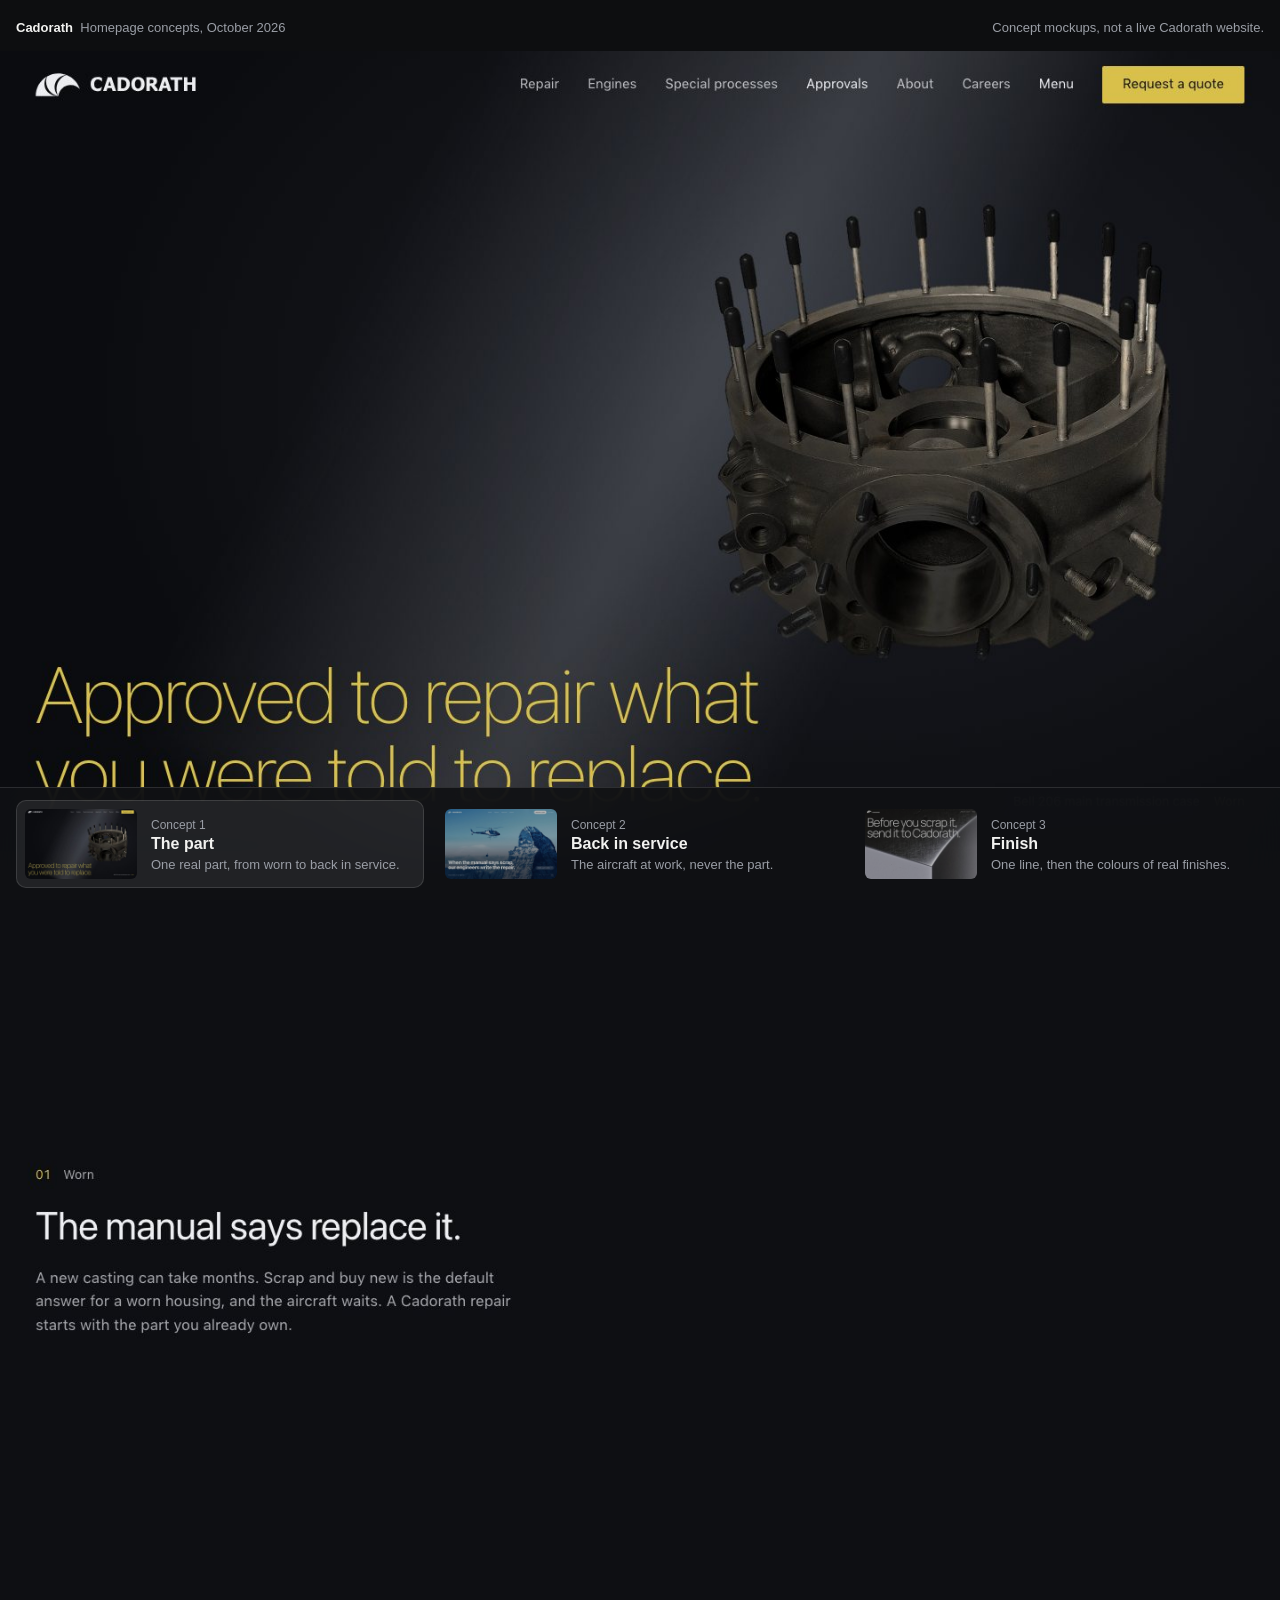
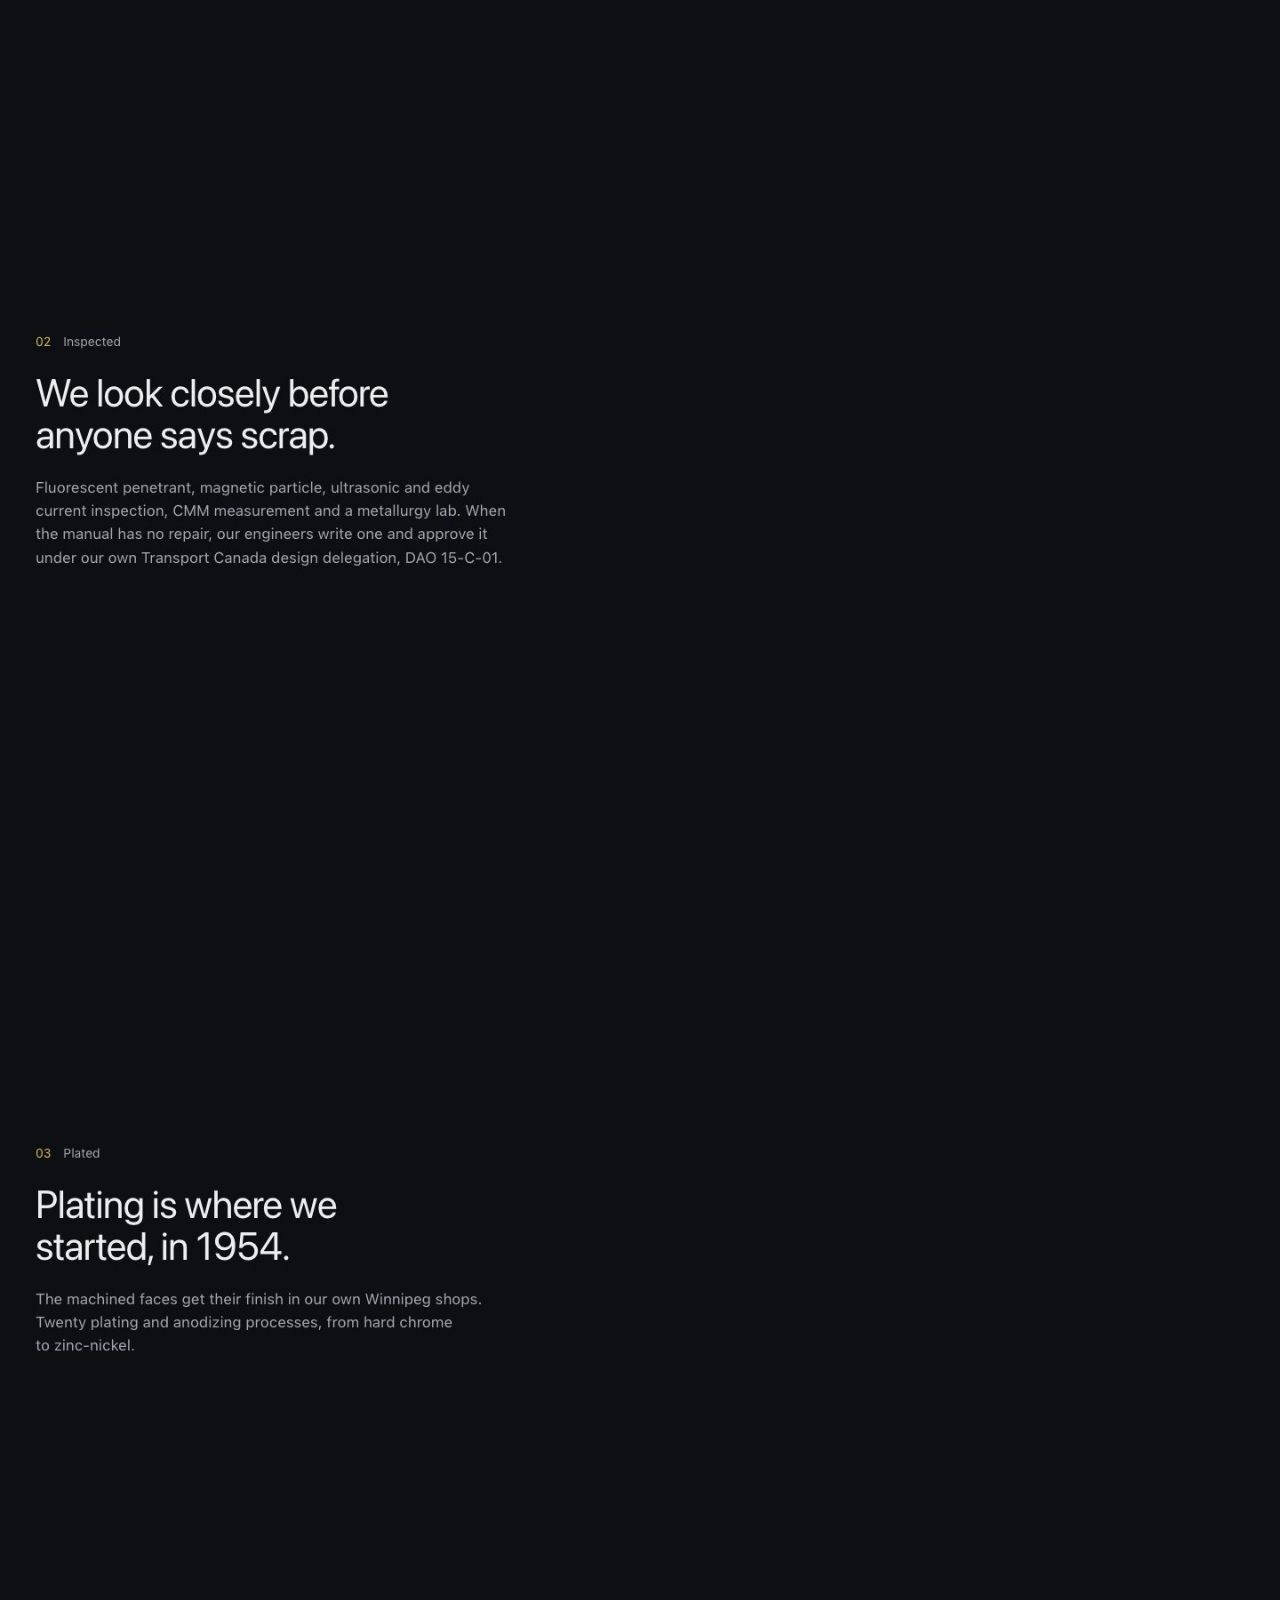
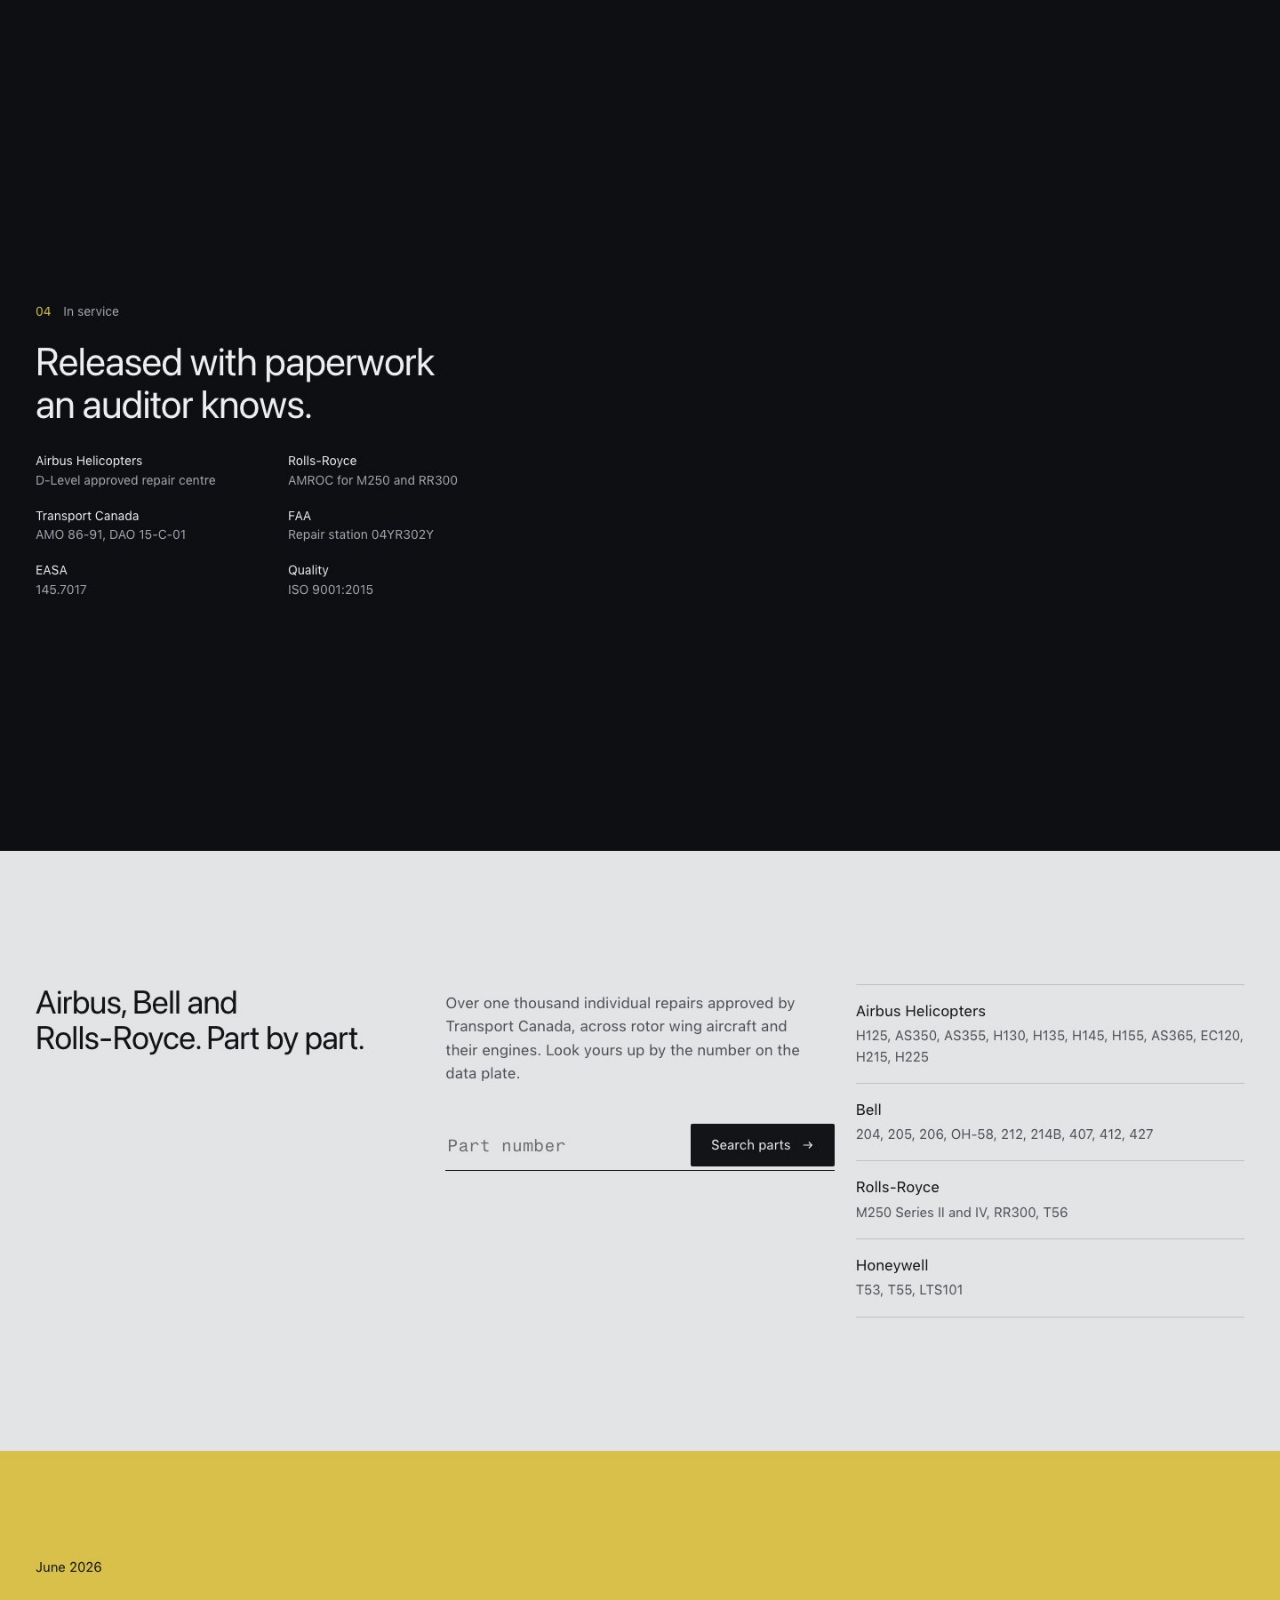
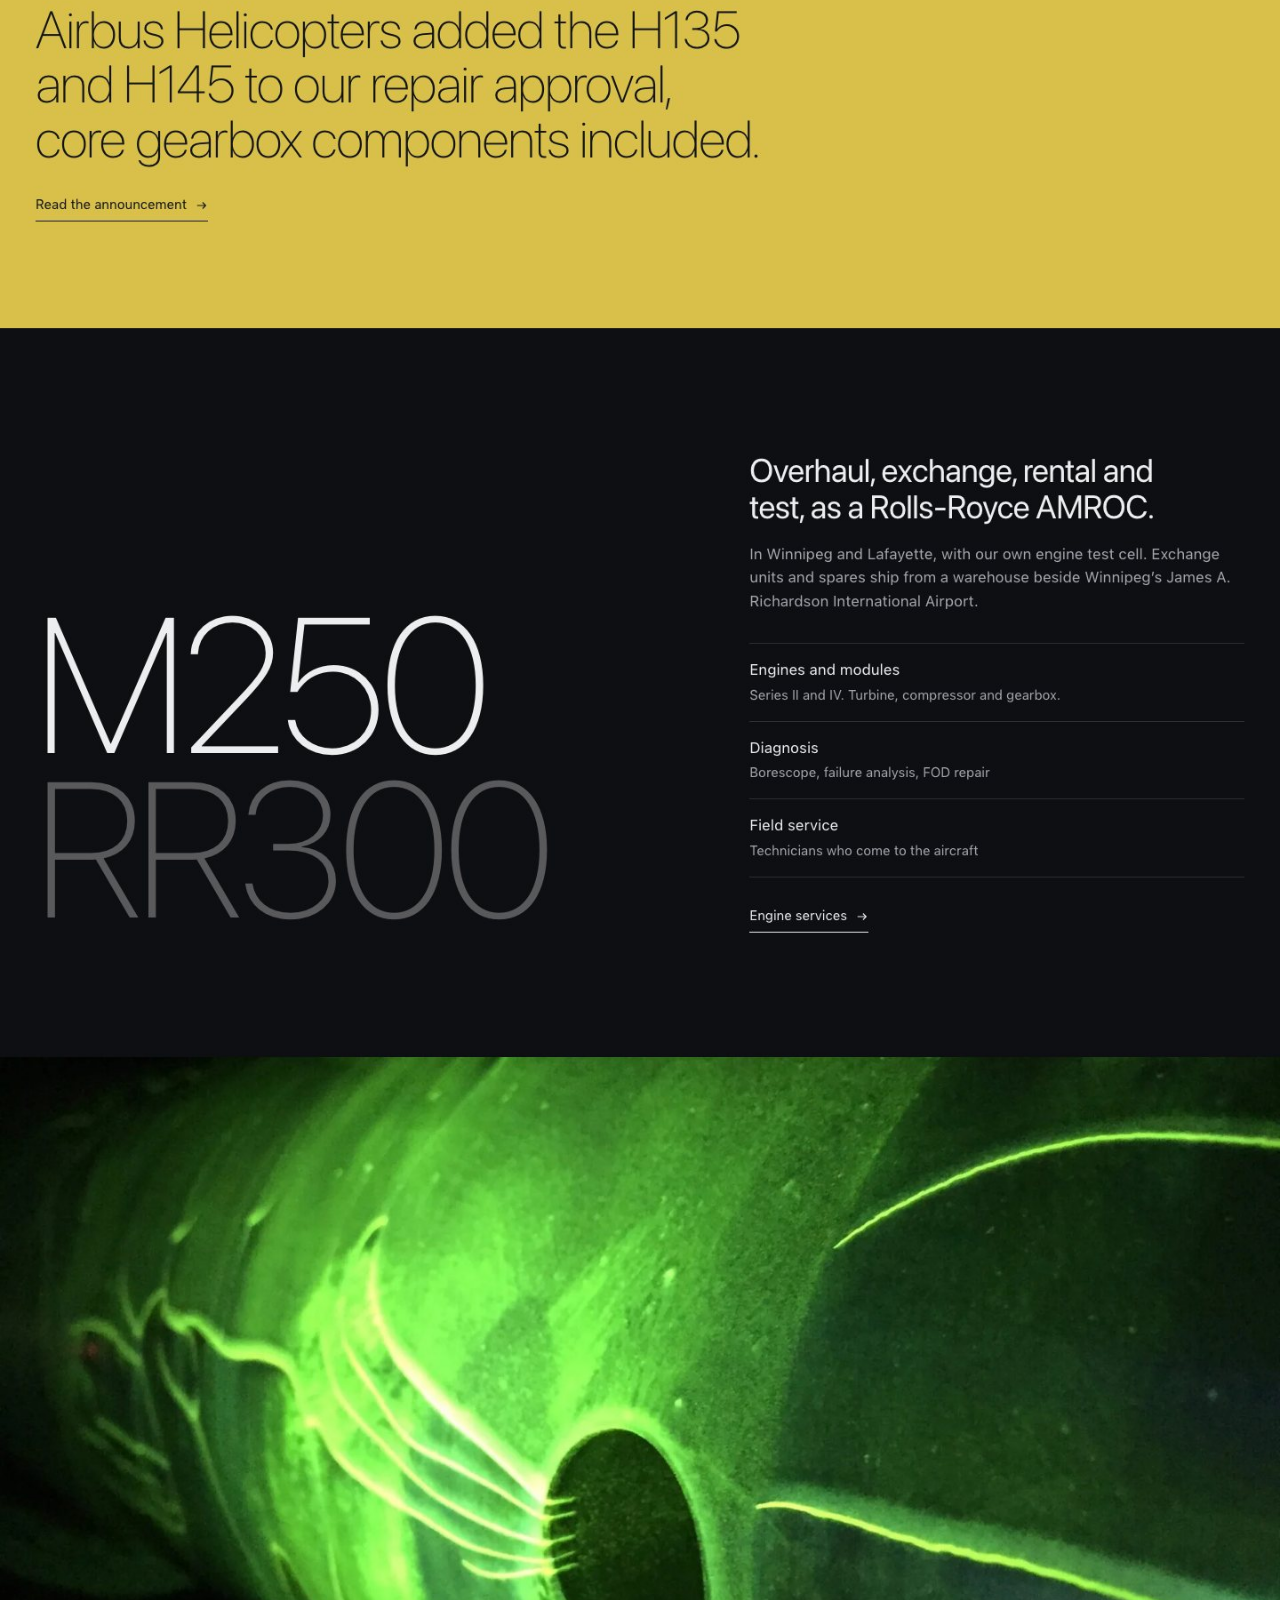
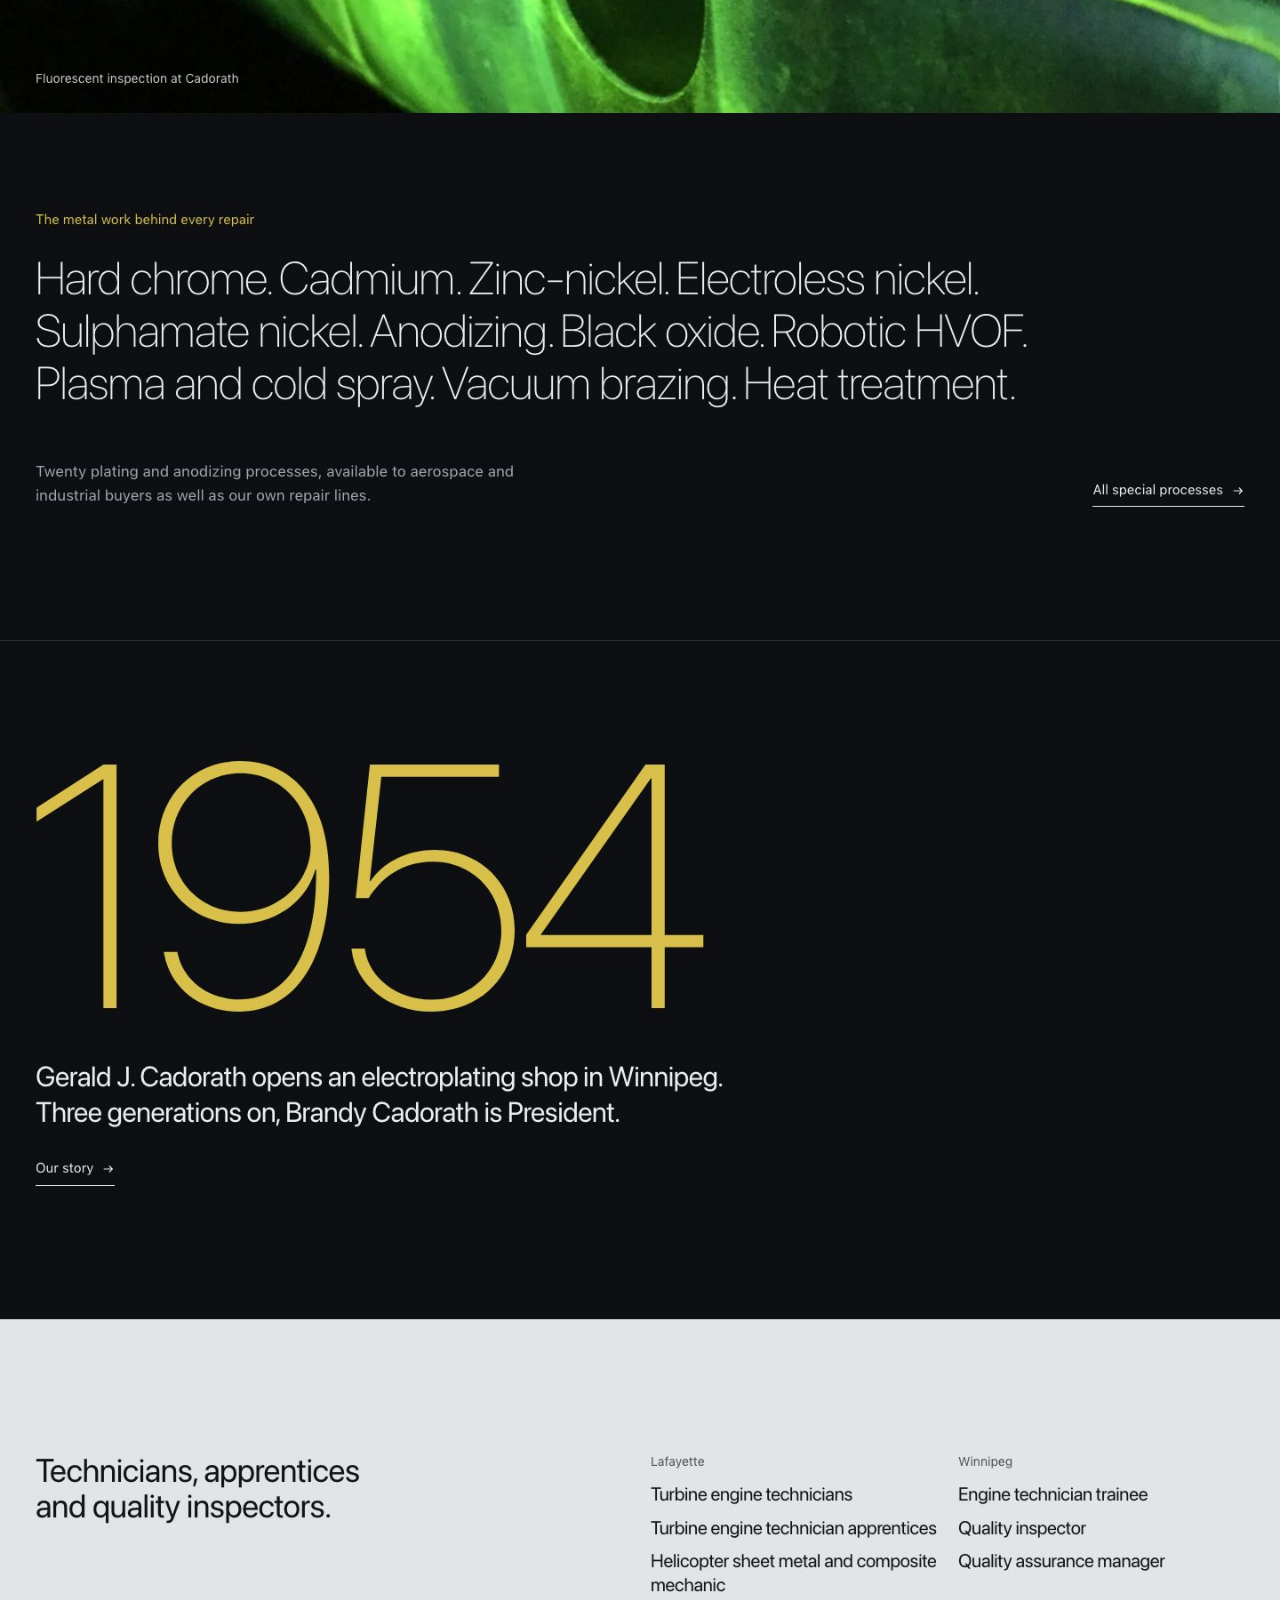
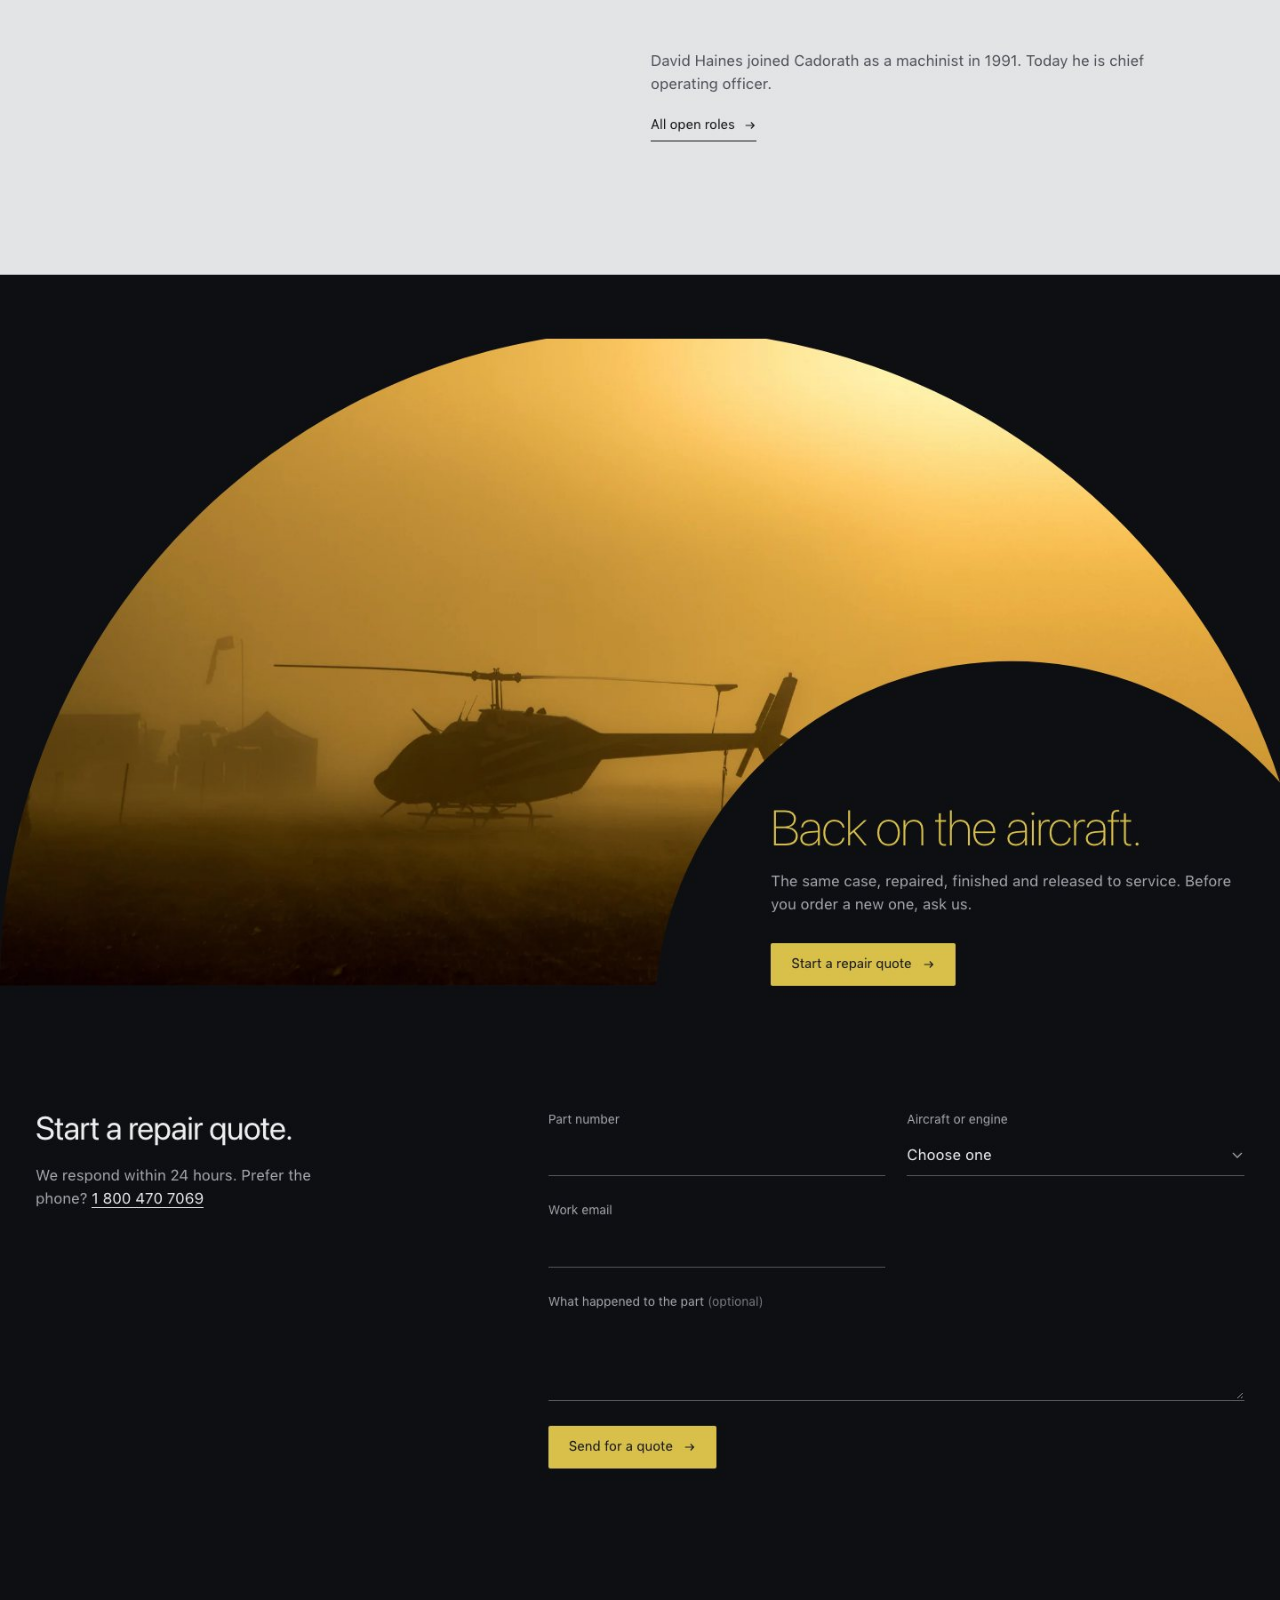
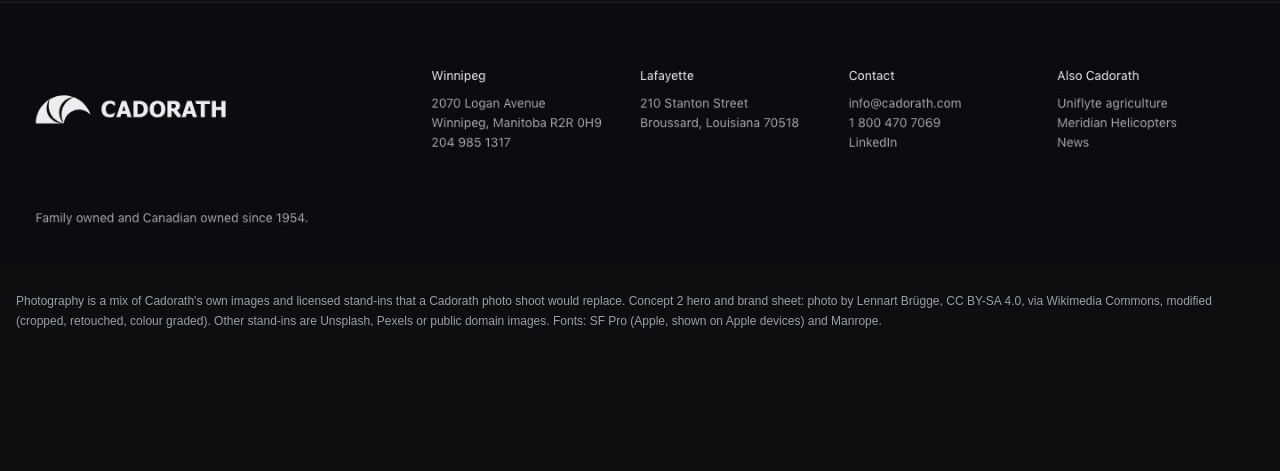
==== index.html @ 22034f85 "Cadorath homepage concepts showcase Co-Authored-By: Claude Opus 5.5 <noreply@anthropic.com>" ====
<!doctype html>
<html lang="en-CA">
<head>
<meta charset="utf-8">
<meta name="viewport" content="width=device-width, initial-scale=1">
<meta name="robots" content="noindex, nofollow, noarchive">
<title>Cadorath homepage concepts</title>
<style>
  :root {
    --bg: #0d0e10;
    --bar: rgba(16, 17, 20, 0.92);
    --line: rgba(255, 255, 255, 0.12);
    --text: #f2f2f0;
    --muted: #9a9ea6;
    --accent: #f2f2f0;
    --font: -apple-system, BlinkMacSystemFont, "SF Pro Text", "Helvetica Neue", Arial, sans-serif;
  }
  * { box-sizing: border-box; margin: 0; }
  html { background: var(--bg); color: var(--text); font-family: var(--font); -webkit-font-smoothing: antialiased; }
  body { min-height: 100vh; padding-bottom: 132px; }

  header {
    display: flex; justify-content: space-between; align-items: baseline; gap: 16px;
    max-width: 1440px; margin: 0 auto; padding: 20px 16px 16px;
    font-size: 13px; color: var(--muted);
  }
  header strong { color: var(--text); font-weight: 600; }

  main { max-width: 1440px; margin: 0 auto; }
  .mockup { display: none; }
  .mockup.is-active { display: block; }
  .mockup img { display: block; width: 100%; height: auto; }

  footer {
    max-width: 1440px; margin: 0 auto; padding: 28px 16px 8px;
    font-size: 12px; line-height: 1.6; color: var(--muted);
  }

  nav.selector {
    position: fixed; left: 0; right: 0; bottom: 0; z-index: 10;
    background: var(--bar);
    -webkit-backdrop-filter: blur(18px) saturate(140%); backdrop-filter: blur(18px) saturate(140%);
    border-top: 1px solid var(--line);
    padding: 12px 16px calc(12px + env(safe-area-inset-bottom));
  }
  .selector ol {
    list-style: none; padding: 0; display: grid; grid-template-columns: repeat(3, 1fr); gap: 12px;
    max-width: 1440px; margin: 0 auto;
  }
  .selector button {
    all: unset; box-sizing: border-box; cursor: pointer; width: 100%;
    display: grid; grid-template-columns: 112px 1fr; gap: 14px; align-items: center;
    padding: 8px; border-radius: 10px; border: 1px solid transparent;
    transition: background-color .2s ease, border-color .2s ease;
  }
  .selector button:hover { background: rgba(255, 255, 255, 0.05); }
  .selector button:focus-visible { outline: 2px solid var(--accent); outline-offset: 2px; }
  .selector button[aria-current="true"] { background: rgba(255, 255, 255, 0.08); border-color: var(--line); }
  .selector img { width: 112px; height: 70px; object-fit: cover; border-radius: 6px; display: block; opacity: .7; transition: opacity .2s ease; }
  .selector button[aria-current="true"] img, .selector button:hover img { opacity: 1; }
  .selector .num { font-size: 12px; color: var(--muted); }
  .selector .name { display: block; font-size: 16px; font-weight: 600; margin-top: 2px; }
  .selector .idea { display: block; font-size: 13px; color: var(--muted); margin-top: 3px; line-height: 1.35; }

  @media (max-width: 760px) {
    body { padding-bottom: 92px; }
    header { flex-direction: column; gap: 4px; }
    .selector ol { gap: 6px; }
    .selector button { grid-template-columns: 1fr; gap: 6px; padding: 6px; }
    .selector img { width: 100%; height: 40px; }
    .selector .idea { display: none; }
    .selector .name { font-size: 13px; }
  }
  @media (prefers-reduced-motion: reduce) { * { transition: none !important; } }
</style>
</head>
<body>

<header>
  <span><strong>Cadorath</strong> &nbsp;Homepage concepts, October 2026</span>
  <span>Concept mockups, not a live Cadorath website.</span>
</header>

<main>
  <section class="mockup is-active" id="concept-1" aria-label="Concept 1, The part">
    <img src="img/concept-1-full.jpg" width="1440" height="11040" alt="Full homepage mockup, concept 1, The part: a Bell 206 transmission case held on screen while it moves from worn to inspected to plated to back in service.">
  </section>
  <section class="mockup" id="concept-2" aria-label="Concept 2, Back in service">
    <img src="img/concept-2-full.jpg" width="1440" height="7247" loading="lazy" alt="Full homepage mockup, concept 2, Back in service: helicopters at work, every photo graded in the Cadorath blue.">
  </section>
  <section class="mockup" id="concept-3" aria-label="Concept 3, Finish">
    <img src="img/concept-3-full.jpg" width="1440" height="8931" loading="lazy" alt="Full homepage mockup, concept 3, Finish: the line Before you scrap it, send it to Cadorath set full width, then bands in the colours of real metal finishes.">
  </section>
</main>

<footer>
  Photography is a mix of Cadorath's own images and licensed stand-ins that a Cadorath photo shoot would replace.
  Concept 2 hero and brand sheet: photo by Lennart Brügge, CC BY-SA 4.0, via Wikimedia Commons, modified (cropped, retouched, colour graded).
  Other stand-ins are Unsplash, Pexels or public domain images. Fonts: SF Pro (Apple, shown on Apple devices) and Manrope.
</footer>

<nav class="selector" aria-label="Choose a concept">
  <ol>
    <li><button type="button" data-target="concept-1" aria-current="true">
      <img src="img/concept-1-thumb.jpg" alt="">
      <span><span class="num">Concept 1</span><span class="name">The part</span><span class="idea">One real part, from worn to back in service.</span></span>
    </button></li>
    <li><button type="button" data-target="concept-2" aria-current="false">
      <img src="img/concept-2-thumb.jpg" alt="">
      <span><span class="num">Concept 2</span><span class="name">Back in service</span><span class="idea">The aircraft at work, never the part.</span></span>
    </button></li>
    <li><button type="button" data-target="concept-3" aria-current="false">
      <img src="img/concept-3-thumb.jpg" alt="">
      <span><span class="num">Concept 3</span><span class="name">Finish</span><span class="idea">One line, then the colours of real finishes.</span></span>
    </button></li>
  </ol>
</nav>

<script>
  const buttons = [...document.querySelectorAll('.selector button')];
  const ids = buttons.map(b => b.dataset.target);

  function show(id, push) {
    if (!ids.includes(id)) id = ids[0];
    document.querySelectorAll('.mockup').forEach(s => s.classList.toggle('is-active', s.id === id));
    buttons.forEach(b => b.setAttribute('aria-current', String(b.dataset.target === id)));
    window.scrollTo(0, 0);
    if (push) history.replaceState(null, '', '#' + id);
  }

  buttons.forEach(b => b.addEventListener('click', () => show(b.dataset.target, true)));

  // 1, 2, 3 or left and right arrows switch concepts
  document.addEventListener('keydown', e => {
    if (e.metaKey || e.ctrlKey || e.altKey) return;
    const cur = ids.indexOf(document.querySelector('.mockup.is-active').id);
    if (['1', '2', '3'].includes(e.key)) show(ids[+e.key - 1], true);
    else if (e.key === 'ArrowRight') show(ids[(cur + 1) % ids.length], true);
    else if (e.key === 'ArrowLeft') show(ids[(cur + ids.length - 1) % ids.length], true);
  });

  show(location.hash.slice(1), false);
</script>
</body>
</html>
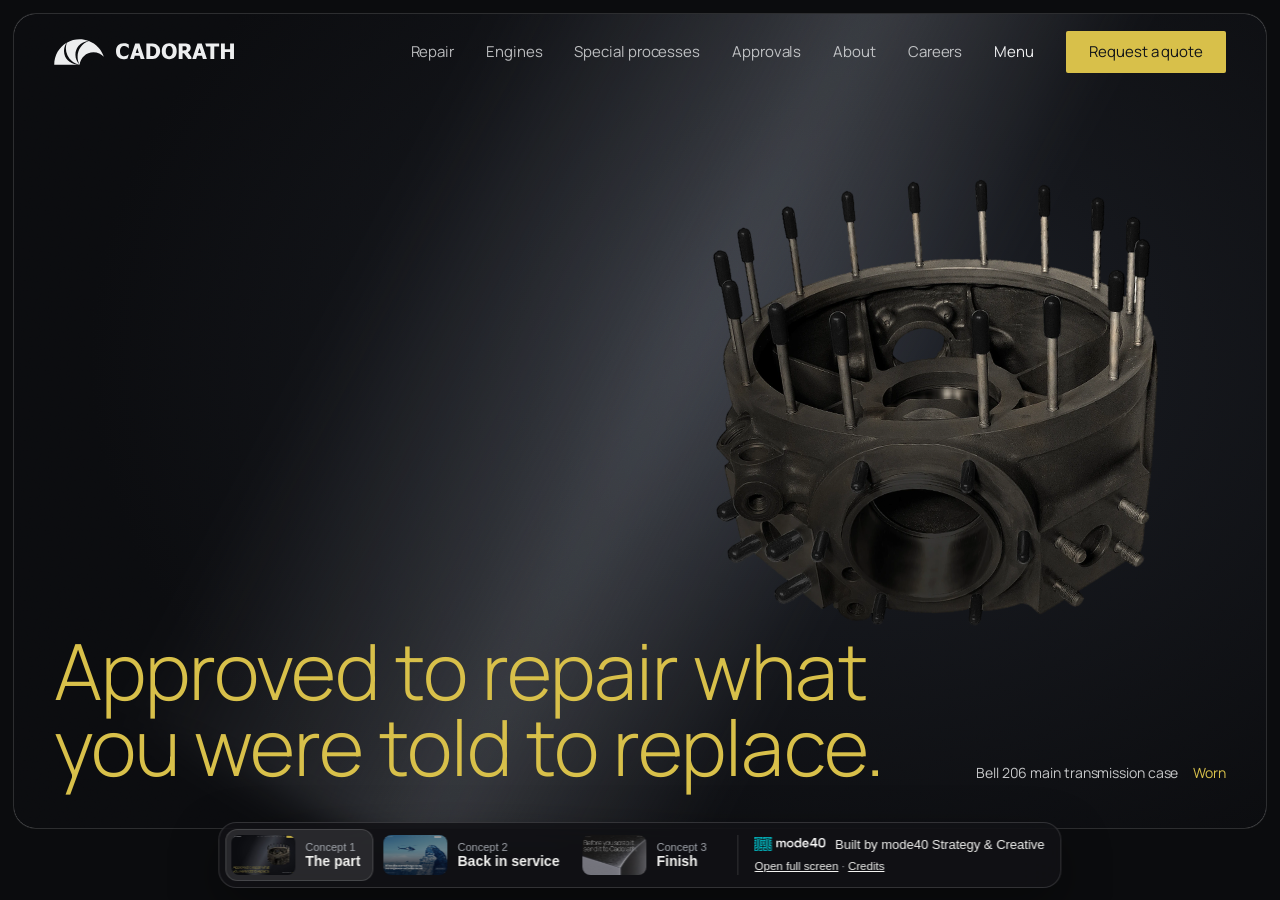
==== commit 47c1c80e: "Live homepages in a rounded frame with a floating concept dock; mode40 byline Co-Authored-By: Claude" ====
--- a/index.html
+++ b/index.html
@@ -2,104 +2,85 @@
 <html lang="en-CA">
 <head>
 <meta charset="utf-8">
-<meta name="viewport" content="width=device-width, initial-scale=1">
+<meta name="viewport" content="width=device-width, initial-scale=1, viewport-fit=cover">
 <meta name="robots" content="noindex, nofollow, noarchive">
 <title>Cadorath homepage concepts</title>
 <style>
   :root {
-    --bg: #0d0e10;
-    --bar: rgba(16, 17, 20, 0.92);
-    --line: rgba(255, 255, 255, 0.12);
+    --bg: #0b0c0e;
+    --dock: rgba(18, 19, 22, 0.78);
+    --line: rgba(255, 255, 255, 0.14);
     --text: #f2f2f0;
-    --muted: #9a9ea6;
-    --accent: #f2f2f0;
+    --muted: #a3a7ae;
+    --gap: 14px;
+    --radius: 22px;
+    --below: 72px;
     --font: -apple-system, BlinkMacSystemFont, "SF Pro Text", "Helvetica Neue", Arial, sans-serif;
   }
   * { box-sizing: border-box; margin: 0; }
-  html { background: var(--bg); color: var(--text); font-family: var(--font); -webkit-font-smoothing: antialiased; }
-  body { min-height: 100vh; padding-bottom: 132px; }
+  html, body { height: 100%; background: var(--bg); color: var(--text); font-family: var(--font); -webkit-font-smoothing: antialiased; overflow: hidden; }
 
-  header {
-    display: flex; justify-content: space-between; align-items: baseline; gap: 16px;
-    max-width: 1440px; margin: 0 auto; padding: 20px 16px 16px;
-    font-size: 13px; color: var(--muted);
+  /* the live homepage, full width, scrolling inside a rounded box */
+  .frame {
+    position: fixed; inset: var(--gap) var(--gap) var(--below) var(--gap);
+    border-radius: var(--radius); overflow: hidden; background: #fff;
+    box-shadow: 0 0 0 1px var(--line);
   }
-  header strong { color: var(--text); font-weight: 600; }
+  .frame iframe { display: block; width: 100%; height: 100%; border: 0; }
 
-  main { max-width: 1440px; margin: 0 auto; }
-  .mockup { display: none; }
-  .mockup.is-active { display: block; }
-  .mockup img { display: block; width: 100%; height: auto; }
-
-  footer {
-    max-width: 1440px; margin: 0 auto; padding: 28px 16px 8px;
-    font-size: 12px; line-height: 1.6; color: var(--muted);
+  /* the concept selector floats over the bottom of the box */
+  .dock {
+    position: fixed; z-index: 10; left: 50%; transform: translateX(-50%);
+    bottom: calc(12px + env(safe-area-inset-bottom));
+    width: max-content; max-width: calc(100% - 2 * var(--gap));
+    display: flex; align-items: center; gap: 18px;
+    padding: 6px 16px 6px 6px;
+    background: var(--dock); border: 1px solid var(--line); border-radius: 18px;
+    -webkit-backdrop-filter: blur(22px) saturate(150%); backdrop-filter: blur(22px) saturate(150%);
+    box-shadow: 0 18px 50px rgba(0, 0, 0, 0.35);
   }
-
-  nav.selector {
-    position: fixed; left: 0; right: 0; bottom: 0; z-index: 10;
-    background: var(--bar);
-    -webkit-backdrop-filter: blur(18px) saturate(140%); backdrop-filter: blur(18px) saturate(140%);
-    border-top: 1px solid var(--line);
-    padding: 12px 16px calc(12px + env(safe-area-inset-bottom));
-  }
-  .selector ol {
-    list-style: none; padding: 0; display: grid; grid-template-columns: repeat(3, 1fr); gap: 12px;
-    max-width: 1440px; margin: 0 auto;
-  }
-  .selector button {
+  .dock ol { list-style: none; padding: 0; display: flex; gap: 4px; }
+  .dock button {
     all: unset; box-sizing: border-box; cursor: pointer; width: 100%;
-    display: grid; grid-template-columns: 112px 1fr; gap: 14px; align-items: center;
-    padding: 8px; border-radius: 10px; border: 1px solid transparent;
+    display: flex; gap: 10px; align-items: center; white-space: nowrap;
+    padding: 5px 12px 5px 5px; border-radius: 12px; border: 1px solid transparent;
     transition: background-color .2s ease, border-color .2s ease;
   }
-  .selector button:hover { background: rgba(255, 255, 255, 0.05); }
-  .selector button:focus-visible { outline: 2px solid var(--accent); outline-offset: 2px; }
-  .selector button[aria-current="true"] { background: rgba(255, 255, 255, 0.08); border-color: var(--line); }
-  .selector img { width: 112px; height: 70px; object-fit: cover; border-radius: 6px; display: block; opacity: .7; transition: opacity .2s ease; }
-  .selector button[aria-current="true"] img, .selector button:hover img { opacity: 1; }
-  .selector .num { font-size: 12px; color: var(--muted); }
-  .selector .name { display: block; font-size: 16px; font-weight: 600; margin-top: 2px; }
-  .selector .idea { display: block; font-size: 13px; color: var(--muted); margin-top: 3px; line-height: 1.35; }
+  .dock button:hover { background: rgba(255, 255, 255, 0.06); }
+  .dock button:focus-visible { outline: 2px solid var(--text); outline-offset: 2px; }
+  .dock button[aria-current="true"] { background: rgba(255, 255, 255, 0.1); border-color: var(--line); }
+  .dock ol img { width: 64px; height: 40px; object-fit: cover; border-radius: 8px; display: block; opacity: .6; transition: opacity .2s ease; }
+  .dock button[aria-current="true"] img, .dock button:hover img { opacity: 1; }
+  .dock .num { display: block; font-size: 11px; color: var(--muted); }
+  .dock .name { display: block; font-size: 14px; font-weight: 600; }
+  .dock .idea { display: none; }
 
-  @media (max-width: 760px) {
-    body { padding-bottom: 92px; }
-    header { flex-direction: column; gap: 4px; }
-    .selector ol { gap: 6px; }
-    .selector button { grid-template-columns: 1fr; gap: 6px; padding: 6px; }
-    .selector img { width: 100%; height: 40px; }
-    .selector .idea { display: none; }
-    .selector .name { font-size: 13px; }
+  .meta { font-size: 11.5px; line-height: 1.5; color: var(--muted); padding-left: 16px; border-left: 1px solid var(--line); }
+  .meta a { color: var(--text); }
+  .byline { white-space: nowrap; display: flex; align-items: center; gap: 10px; color: var(--text); font-size: 13px; margin-bottom: 4px; }
+  .byline img { display: block; height: 14px; width: auto; }
+
+  @media (max-width: 960px) {
+    :root { --gap: 8px; --radius: 16px; --below: 104px; }
+    .dock { flex-direction: column; align-items: stretch; gap: 4px; padding: 6px; width: calc(100% - 2 * var(--gap)); bottom: calc(8px + env(safe-area-inset-bottom)); }
+    .meta { order: -1; border: 0; padding: 0 4px; }
+    .meta .note { display: none; }
+    .byline { font-size: 11px; color: var(--muted); margin: 0; }
+    .byline img { height: 10px; }
+    .dock ol { display: grid; grid-template-columns: repeat(3, minmax(0, 1fr)); }
+    .dock button { padding: 4px 6px 4px 4px; gap: 6px; }
+    .dock ol img { width: 40px; height: 28px; }
+    .dock .num { display: none; }
+    .dock .name { font-size: 12px; white-space: normal; line-height: 1.2; }
   }
   @media (prefers-reduced-motion: reduce) { * { transition: none !important; } }
 </style>
 </head>
 <body>
 
-<header>
-  <span><strong>Cadorath</strong> &nbsp;Homepage concepts, October 2026</span>
-  <span>Concept mockups, not a live Cadorath website.</span>
-</header>
+<div class="frame"><iframe id="view" src="concept-1/" title="Cadorath homepage concept"></iframe></div>
 
-<main>
-  <section class="mockup is-active" id="concept-1" aria-label="Concept 1, The part">
-    <img src="img/concept-1-full.jpg" width="1440" height="11040" alt="Full homepage mockup, concept 1, The part: a Bell 206 transmission case held on screen while it moves from worn to inspected to plated to back in service.">
-  </section>
-  <section class="mockup" id="concept-2" aria-label="Concept 2, Back in service">
-    <img src="img/concept-2-full.jpg" width="1440" height="7247" loading="lazy" alt="Full homepage mockup, concept 2, Back in service: helicopters at work, every photo graded in the Cadorath blue.">
-  </section>
-  <section class="mockup" id="concept-3" aria-label="Concept 3, Finish">
-    <img src="img/concept-3-full.jpg" width="1440" height="8931" loading="lazy" alt="Full homepage mockup, concept 3, Finish: the line Before you scrap it, send it to Cadorath set full width, then bands in the colours of real metal finishes.">
-  </section>
-</main>
-
-<footer>
-  Photography is a mix of Cadorath's own images and licensed stand-ins that a Cadorath photo shoot would replace.
-  Concept 2 hero and brand sheet: photo by Lennart Brügge, CC BY-SA 4.0, via Wikimedia Commons, modified (cropped, retouched, colour graded).
-  Other stand-ins are Unsplash, Pexels or public domain images. Fonts: SF Pro (Apple, shown on Apple devices) and Manrope.
-</footer>
-
-<nav class="selector" aria-label="Choose a concept">
+<nav class="dock" aria-label="Choose a concept">
   <ol>
     <li><button type="button" data-target="concept-1" aria-current="true">
       <img src="img/concept-1-thumb.jpg" alt="">
@@ -114,31 +95,41 @@
       <span><span class="num">Concept 3</span><span class="name">Finish</span><span class="idea">One line, then the colours of real finishes.</span></span>
     </button></li>
   </ol>
+  <div class="meta">
+    <p class="byline"><img src="img/mode40-logo-white.svg" width="72" height="14" alt="mode40"><span>Built by mode40 Strategy &amp; Creative</span></p>
+    <p class="note"><a id="open" href="concept-1/" target="_blank" rel="noopener">Open full screen</a> · <a href="credits.html" target="_blank" rel="noopener">Credits</a></p>
+  </div>
 </nav>
 
 <script>
-  const buttons = [...document.querySelectorAll('.selector button')];
+  const view = document.getElementById('view');
+  const open = document.getElementById('open');
+  const dock = document.querySelector('.dock');
+  const buttons = [...document.querySelectorAll('.dock button')];
   const ids = buttons.map(b => b.dataset.target);
 
   function show(id, push) {
     if (!ids.includes(id)) id = ids[0];
-    document.querySelectorAll('.mockup').forEach(s => s.classList.toggle('is-active', s.id === id));
+    const src = id + '/';
+    if (!view.src.endsWith(src)) view.src = src;
+    open.href = src;
     buttons.forEach(b => b.setAttribute('aria-current', String(b.dataset.target === id)));
-    window.scrollTo(0, 0);
     if (push) history.replaceState(null, '', '#' + id);
   }
 
-  buttons.forEach(b => b.addEventListener('click', () => show(b.dataset.target, true)));
-
-  // 1, 2, 3 or left and right arrows switch concepts
-  document.addEventListener('keydown', e => {
-    if (e.metaKey || e.ctrlKey || e.altKey) return;
-    const cur = ids.indexOf(document.querySelector('.mockup.is-active').id);
-    if (['1', '2', '3'].includes(e.key)) show(ids[+e.key - 1], true);
-    else if (e.key === 'ArrowRight') show(ids[(cur + 1) % ids.length], true);
-    else if (e.key === 'ArrowLeft') show(ids[(cur + ids.length - 1) % ids.length], true);
+  // add room under each mockup's footer so the dock never covers the end of the page
+  view.addEventListener('load', () => {
+    const doc = view.contentDocument;
+    if (!doc || !doc.body) return;
+    const last = [...doc.body.children].reverse().find(el => !['SCRIPT', 'STYLE'].includes(el.tagName));
+    const pad = doc.createElement('div');
+    pad.setAttribute('aria-hidden', 'true');
+    pad.style.height = '24px';
+    pad.style.background = last ? getComputedStyle(last).backgroundColor : 'transparent';
+    doc.body.appendChild(pad);
   });
 
+  buttons.forEach(b => b.addEventListener('click', () => show(b.dataset.target, true)));
   show(location.hash.slice(1), false);
 </script>
 </body>
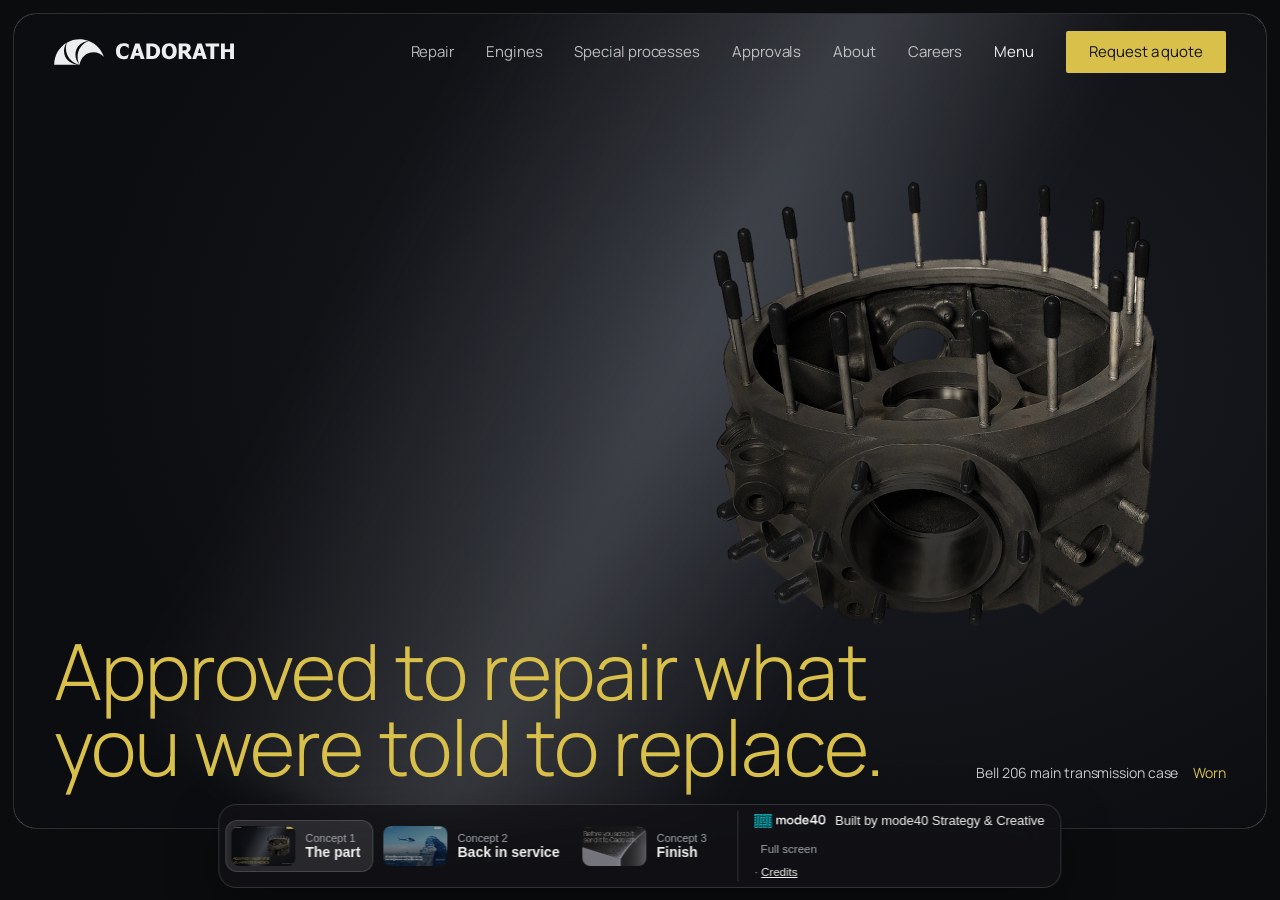
==== commit db5a7c96: "Full screen mode with a Concepts button to bring the selector back Co-Authored-By: Claude Opus 5.5 <" ====
--- a/index.html
+++ b/index.html
@@ -64,7 +64,8 @@
     :root { --gap: 8px; --radius: 16px; --below: 104px; }
     .dock { flex-direction: column; align-items: stretch; gap: 4px; padding: 6px; width: calc(100% - 2 * var(--gap)); bottom: calc(8px + env(safe-area-inset-bottom)); }
     .meta { order: -1; border: 0; padding: 0 4px; }
-    .meta .note { display: none; }
+    .meta { display: flex; justify-content: space-between; align-items: center; gap: 8px; }
+    .meta .note { font-size: 11px; white-space: nowrap; }
     .byline { font-size: 11px; color: var(--muted); margin: 0; }
     .byline img { height: 10px; }
     .dock ol { display: grid; grid-template-columns: repeat(3, minmax(0, 1fr)); }
@@ -73,12 +74,32 @@
     .dock .num { display: none; }
     .dock .name { font-size: 12px; white-space: normal; line-height: 1.2; }
   }
+  .link { all: unset; cursor: pointer; color: var(--text); text-decoration: underline; }
+  .link:focus-visible, .back:focus-visible { outline: 2px solid var(--text); outline-offset: 2px; }
+
+  /* full screen: the box fills the window, the dock hides, one small button brings it back */
+  .frame, .dock { transition: inset .3s ease, border-radius .3s ease, opacity .25s ease, transform .3s ease; }
+  body.is-full .frame { inset: 0; border-radius: 0; box-shadow: none; }
+  body.is-full .dock { opacity: 0; pointer-events: none; transform: translate(-50%, 16px); }
+  .back {
+    all: unset; box-sizing: border-box; cursor: pointer; position: fixed; z-index: 11;
+    right: 16px; bottom: calc(16px + env(safe-area-inset-bottom));
+    padding: 10px 16px; border-radius: 999px; font: 600 13px/1 var(--font); color: var(--text);
+    background: var(--dock); border: 1px solid var(--line);
+    -webkit-backdrop-filter: blur(22px); backdrop-filter: blur(22px);
+    box-shadow: 0 10px 30px rgba(0, 0, 0, 0.35);
+    display: none;
+  }
+  body.is-full .back { display: block; }
+
   @media (prefers-reduced-motion: reduce) { * { transition: none !important; } }
 </style>
 </head>
 <body>
 
 <div class="frame"><iframe id="view" src="concept-1/" title="Cadorath homepage concept"></iframe></div>
+
+<button type="button" class="back" id="back" aria-label="Show the concept selector">Concepts</button>
 
 <nav class="dock" aria-label="Choose a concept">
   <ol>
@@ -97,22 +118,22 @@
   </ol>
   <div class="meta">
     <p class="byline"><img src="img/mode40-logo-white.svg" width="72" height="14" alt="mode40"><span>Built by mode40 Strategy &amp; Creative</span></p>
-    <p class="note"><a id="open" href="concept-1/" target="_blank" rel="noopener">Open full screen</a> · <a href="credits.html" target="_blank" rel="noopener">Credits</a></p>
+    <p class="note"><button type="button" class="link" id="full">Full screen</button> · <a href="credits.html" target="_blank" rel="noopener">Credits</a></p>
   </div>
 </nav>
 
 <script>
   const view = document.getElementById('view');
-  const open = document.getElementById('open');
+  const full = document.getElementById('full');
+  const back = document.getElementById('back');
   const dock = document.querySelector('.dock');
-  const buttons = [...document.querySelectorAll('.dock button')];
+  const buttons = [...document.querySelectorAll('.dock ol button')];
   const ids = buttons.map(b => b.dataset.target);
 
   function show(id, push) {
     if (!ids.includes(id)) id = ids[0];
     const src = id + '/';
     if (!view.src.endsWith(src)) view.src = src;
-    open.href = src;
     buttons.forEach(b => b.setAttribute('aria-current', String(b.dataset.target === id)));
     if (push) history.replaceState(null, '', '#' + id);
   }
@@ -129,6 +150,14 @@
     doc.body.appendChild(pad);
   });
 
+  function setFull(on) {
+    document.body.classList.toggle('is-full', on);
+    (on ? back : full).focus();
+  }
+  full.addEventListener('click', () => setFull(true));
+  back.addEventListener('click', () => setFull(false));
+  document.addEventListener('keydown', e => { if (e.key === 'Escape') setFull(false); });
+
   buttons.forEach(b => b.addEventListener('click', () => show(b.dataset.target, true)));
   show(location.hash.slice(1), false);
 </script>
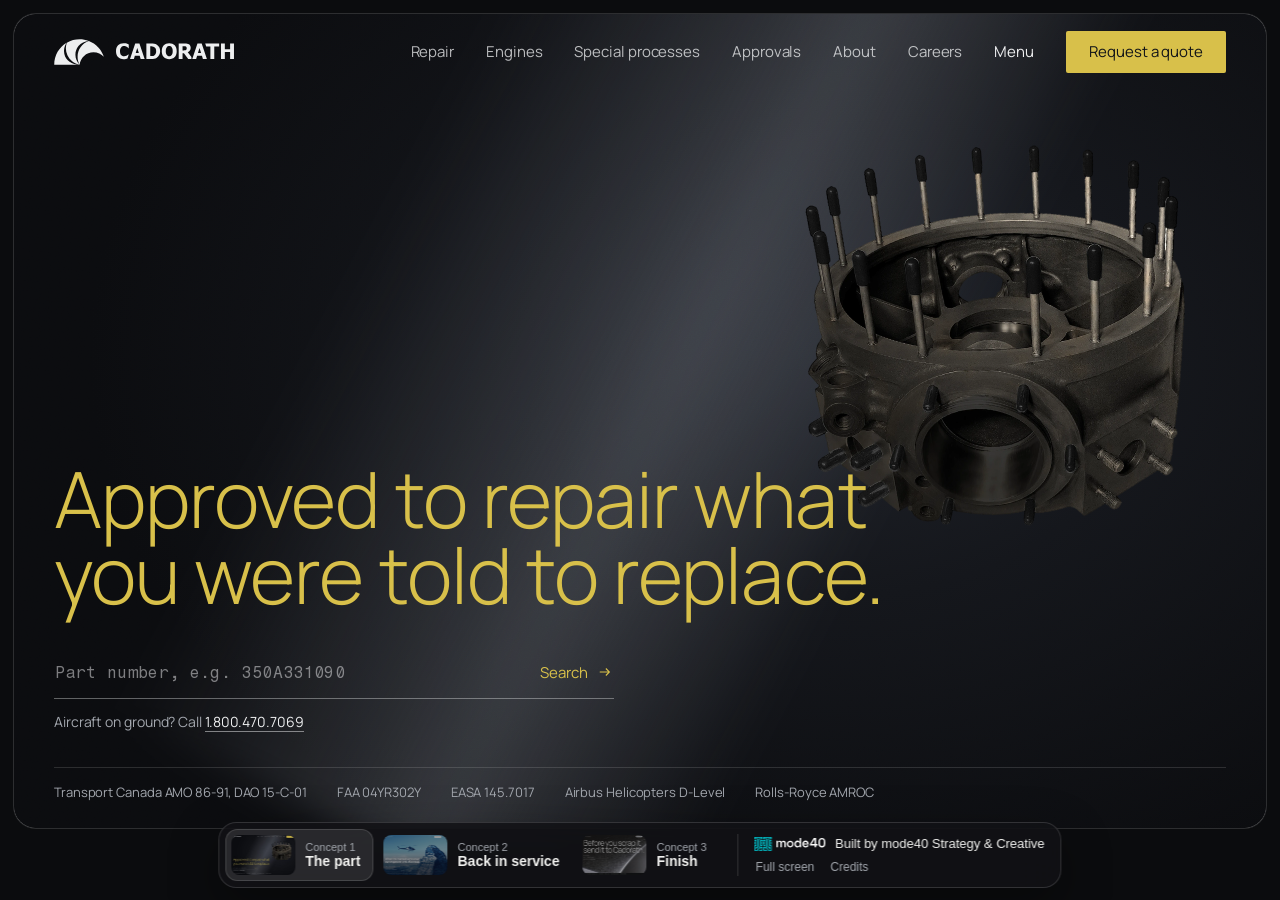
==== commit 6dbb708e: "Tidy the dock byline: links on one line, matched style Co-Authored-By: Claude Opus 5.5 <noreply@anth" ====
--- a/index.html
+++ b/index.html
@@ -40,23 +40,22 @@
     box-shadow: 0 18px 50px rgba(0, 0, 0, 0.35);
   }
   .dock ol { list-style: none; padding: 0; display: flex; gap: 4px; }
-  .dock button {
+  .dock ol button {
     all: unset; box-sizing: border-box; cursor: pointer; width: 100%;
     display: flex; gap: 10px; align-items: center; white-space: nowrap;
     padding: 5px 12px 5px 5px; border-radius: 12px; border: 1px solid transparent;
     transition: background-color .2s ease, border-color .2s ease;
   }
-  .dock button:hover { background: rgba(255, 255, 255, 0.06); }
-  .dock button:focus-visible { outline: 2px solid var(--text); outline-offset: 2px; }
-  .dock button[aria-current="true"] { background: rgba(255, 255, 255, 0.1); border-color: var(--line); }
+  .dock ol button:hover { background: rgba(255, 255, 255, 0.06); }
+  .dock ol button:focus-visible { outline: 2px solid var(--text); outline-offset: 2px; }
+  .dock ol button[aria-current="true"] { background: rgba(255, 255, 255, 0.1); border-color: var(--line); }
   .dock ol img { width: 64px; height: 40px; object-fit: cover; border-radius: 8px; display: block; opacity: .6; transition: opacity .2s ease; }
-  .dock button[aria-current="true"] img, .dock button:hover img { opacity: 1; }
+  .dock ol button[aria-current="true"] img, .dock ol button:hover img { opacity: 1; }
   .dock .num { display: block; font-size: 11px; color: var(--muted); }
   .dock .name { display: block; font-size: 14px; font-weight: 600; }
   .dock .idea { display: none; }
 
   .meta { font-size: 11.5px; line-height: 1.5; color: var(--muted); padding-left: 16px; border-left: 1px solid var(--line); }
-  .meta a { color: var(--text); }
   .byline { white-space: nowrap; display: flex; align-items: center; gap: 10px; color: var(--text); font-size: 13px; margin-bottom: 4px; }
   .byline img { display: block; height: 14px; width: auto; }
 
@@ -65,16 +64,19 @@
     .dock { flex-direction: column; align-items: stretch; gap: 4px; padding: 6px; width: calc(100% - 2 * var(--gap)); bottom: calc(8px + env(safe-area-inset-bottom)); }
     .meta { order: -1; border: 0; padding: 0 4px; }
     .meta { display: flex; justify-content: space-between; align-items: center; gap: 8px; }
-    .meta .note { font-size: 11px; white-space: nowrap; }
+    .meta .note { white-space: nowrap; gap: 12px; }
     .byline { font-size: 11px; color: var(--muted); margin: 0; }
     .byline img { height: 10px; }
     .dock ol { display: grid; grid-template-columns: repeat(3, minmax(0, 1fr)); }
-    .dock button { padding: 4px 6px 4px 4px; gap: 6px; }
+    .dock ol button { padding: 4px 6px 4px 4px; gap: 6px; }
     .dock ol img { width: 40px; height: 28px; }
     .dock .num { display: none; }
     .dock .name { font-size: 12px; white-space: normal; line-height: 1.2; }
   }
-  .link { all: unset; cursor: pointer; color: var(--text); text-decoration: underline; }
+  .note { display: flex; gap: 16px; padding-left: 1px; }
+  .note .link, .note a { all: unset; cursor: pointer; font-size: 12px; color: var(--muted); transition: color .2s ease; }
+  .note .link:hover, .note a:hover { color: var(--text); }
+  .note a:focus-visible { outline: 2px solid var(--text); outline-offset: 2px; }
   .link:focus-visible, .back:focus-visible { outline: 2px solid var(--text); outline-offset: 2px; }
 
   /* full screen: the box fills the window, the dock hides, one small button brings it back */
@@ -118,7 +120,7 @@
   </ol>
   <div class="meta">
     <p class="byline"><img src="img/mode40-logo-white.svg" width="72" height="14" alt="mode40"><span>Built by mode40 Strategy &amp; Creative</span></p>
-    <p class="note"><button type="button" class="link" id="full">Full screen</button> · <a href="credits.html" target="_blank" rel="noopener">Credits</a></p>
+    <p class="note"><button type="button" class="link" id="full">Full screen</button><a href="credits.html" target="_blank" rel="noopener">Credits</a></p>
   </div>
 </nav>
 
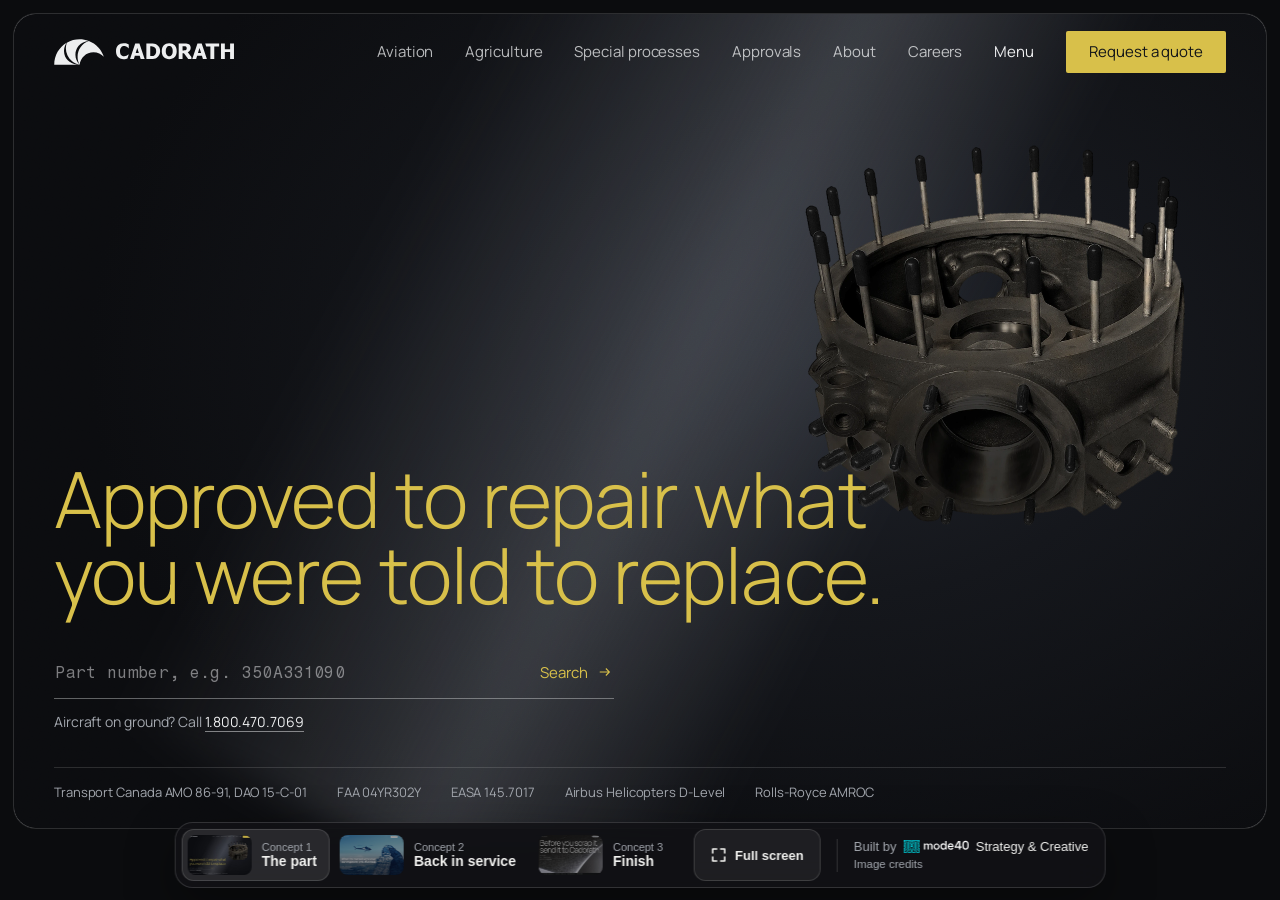
==== commit 1f29f5fd: "Dock: clear Full screen button, Built by mode40 lockup, credits open in place with a way back Co-Aut" ====
--- a/index.html
+++ b/index.html
@@ -55,29 +55,39 @@
   .dock .name { display: block; font-size: 14px; font-weight: 600; }
   .dock .idea { display: none; }
 
-  .meta { font-size: 11.5px; line-height: 1.5; color: var(--muted); padding-left: 16px; border-left: 1px solid var(--line); }
-  .byline { white-space: nowrap; display: flex; align-items: center; gap: 10px; color: var(--text); font-size: 13px; margin-bottom: 4px; }
-  .byline img { display: block; height: 14px; width: auto; }
+
+  .aside { display: flex; align-items: center; gap: 16px; }
+  .fs {
+    all: unset; box-sizing: border-box; cursor: pointer; height: 52px; padding: 0 16px;
+    display: inline-flex; align-items: center; gap: 8px;
+    font-size: 13px; font-weight: 600; color: var(--text);
+    border: 1px solid var(--line); border-radius: 12px; background: rgba(255, 255, 255, 0.06);
+    transition: background-color .2s ease, border-color .2s ease;
+  }
+  .fs:hover { background: rgba(255, 255, 255, 0.14); border-color: rgba(255, 255, 255, 0.28); }
+  .fs:focus-visible, .back:focus-visible, .credit a:focus-visible { outline: 2px solid var(--text); outline-offset: 2px; }
+  .credit { padding-left: 16px; border-left: 1px solid var(--line); }
+  .by { display: flex; align-items: center; gap: 7px; white-space: nowrap; font-size: 13px; color: var(--text); }
+  .by .dim { color: var(--muted); }
+  .by img { display: block; height: 13px; width: auto; margin-top: 1px; }
+  .credit a { display: inline-block; margin-top: 3px; font-size: 11.5px; color: var(--muted); text-decoration: none; transition: color .2s ease; }
+  .credit a:hover { color: var(--text); }
 
   @media (max-width: 960px) {
     :root { --gap: 8px; --radius: 16px; --below: 104px; }
     .dock { flex-direction: column; align-items: stretch; gap: 4px; padding: 6px; width: calc(100% - 2 * var(--gap)); bottom: calc(8px + env(safe-area-inset-bottom)); }
-    .meta { order: -1; border: 0; padding: 0 4px; }
-    .meta { display: flex; justify-content: space-between; align-items: center; gap: 8px; }
-    .meta .note { white-space: nowrap; gap: 12px; }
-    .byline { font-size: 11px; color: var(--muted); margin: 0; }
-    .byline img { height: 10px; }
+    .aside { justify-content: space-between; gap: 8px; padding: 0 2px 2px; }
+    .fs { height: 36px; padding: 0 12px; font-size: 12px; }
+    .credit { padding: 0; border: 0; order: -1; }
+    .by { font-size: 11.5px; gap: 6px; }
+    .by img { height: 11px; }
+    .credit a { margin-top: 1px; font-size: 11px; }
     .dock ol { display: grid; grid-template-columns: repeat(3, minmax(0, 1fr)); }
     .dock ol button { padding: 4px 6px 4px 4px; gap: 6px; }
     .dock ol img { width: 40px; height: 28px; }
     .dock .num { display: none; }
     .dock .name { font-size: 12px; white-space: normal; line-height: 1.2; }
   }
-  .note { display: flex; gap: 16px; padding-left: 1px; }
-  .note .link, .note a { all: unset; cursor: pointer; font-size: 12px; color: var(--muted); transition: color .2s ease; }
-  .note .link:hover, .note a:hover { color: var(--text); }
-  .note a:focus-visible { outline: 2px solid var(--text); outline-offset: 2px; }
-  .link:focus-visible, .back:focus-visible { outline: 2px solid var(--text); outline-offset: 2px; }
 
   /* full screen: the box fills the window, the dock hides, one small button brings it back */
   .frame, .dock { transition: inset .3s ease, border-radius .3s ease, opacity .25s ease, transform .3s ease; }
@@ -90,9 +100,9 @@
     background: var(--dock); border: 1px solid var(--line);
     -webkit-backdrop-filter: blur(22px); backdrop-filter: blur(22px);
     box-shadow: 0 10px 30px rgba(0, 0, 0, 0.35);
-    display: none;
+    display: none; align-items: center; gap: 8px;
   }
-  body.is-full .back { display: block; }
+  body.is-full .back { display: inline-flex; }
 
   @media (prefers-reduced-motion: reduce) { * { transition: none !important; } }
 </style>
@@ -101,7 +111,7 @@
 
 <div class="frame"><iframe id="view" src="concept-1/" title="Cadorath homepage concept"></iframe></div>
 
-<button type="button" class="back" id="back" aria-label="Show the concept selector">Concepts</button>
+<button type="button" class="back" id="back"><svg viewBox="0 0 16 16" width="14" height="14" aria-hidden="true"><path d="M6 2v4H2M14 6h-4V2M10 14v-4h4M2 10h4v4" fill="none" stroke="currentColor" stroke-width="1.6" stroke-linecap="round" stroke-linejoin="round"/></svg><span>Exit full screen</span></button>
 
 <nav class="dock" aria-label="Choose a concept">
   <ol>
@@ -118,9 +128,15 @@
       <span><span class="num">Concept 3</span><span class="name">Finish</span><span class="idea">One line, then the colours of real finishes.</span></span>
     </button></li>
   </ol>
-  <div class="meta">
-    <p class="byline"><img src="img/mode40-logo-white.svg" width="72" height="14" alt="mode40"><span>Built by mode40 Strategy &amp; Creative</span></p>
-    <p class="note"><button type="button" class="link" id="full">Full screen</button><a href="credits.html" target="_blank" rel="noopener">Credits</a></p>
+  <div class="aside">
+    <button type="button" class="fs" id="full">
+      <svg viewBox="0 0 16 16" width="16" height="16" aria-hidden="true"><path d="M2 6V2h4M10 2h4v4M14 10v4h-4M6 14H2v-4" fill="none" stroke="currentColor" stroke-width="1.6" stroke-linecap="round" stroke-linejoin="round"/></svg>
+      <span>Full screen</span>
+    </button>
+    <div class="credit">
+      <p class="by"><span class="dim">Built by</span><img src="img/mode40-logo-white.svg" width="68" height="14" alt="mode40"><span>Strategy &amp; Creative</span></p>
+      <a href="credits.html" id="credits">Image credits</a>
+    </div>
   </div>
 </nav>
 
@@ -137,6 +153,7 @@
     const src = id + '/';
     if (!view.src.endsWith(src)) view.src = src;
     buttons.forEach(b => b.setAttribute('aria-current', String(b.dataset.target === id)));
+    document.getElementById('credits').href = 'credits.html#' + id;
     if (push) history.replaceState(null, '', '#' + id);
   }
 
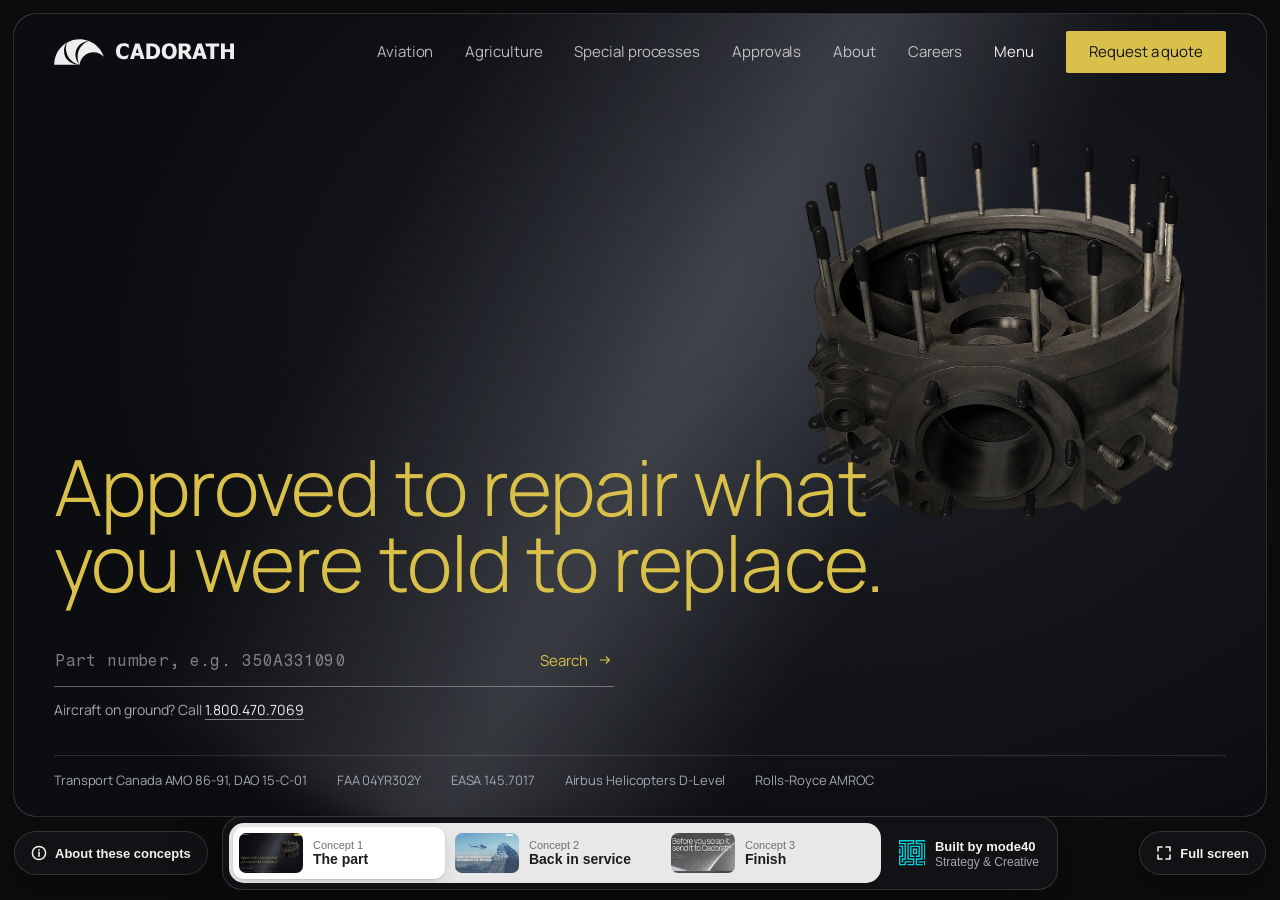
==== commit eee9e7c3: "Controls: About left, equal light concept tabs centre, Full screen toggle right; Built by mode40 loc" ====
--- a/index.html
+++ b/index.html
@@ -8,102 +8,119 @@
 <style>
   :root {
     --bg: #0b0c0e;
-    --dock: rgba(18, 19, 22, 0.78);
+    --glass: rgba(20, 21, 24, 0.8);
     --line: rgba(255, 255, 255, 0.14);
     --text: #f2f2f0;
     --muted: #a3a7ae;
+    --ink: #1c1d21;
+    --ink-2: #6b6f77;
     --gap: 14px;
     --radius: 22px;
-    --below: 72px;
+    --below: 84px;
     --font: -apple-system, BlinkMacSystemFont, "SF Pro Text", "Helvetica Neue", Arial, sans-serif;
   }
   * { box-sizing: border-box; margin: 0; }
   html, body { height: 100%; background: var(--bg); color: var(--text); font-family: var(--font); -webkit-font-smoothing: antialiased; overflow: hidden; }
+  button, a { -webkit-tap-highlight-color: transparent; }
 
   /* the live homepage, full width, scrolling inside a rounded box */
   .frame {
     position: fixed; inset: var(--gap) var(--gap) var(--below) var(--gap);
     border-radius: var(--radius); overflow: hidden; background: #fff;
     box-shadow: 0 0 0 1px var(--line);
+    transition: inset .3s ease, border-radius .3s ease;
   }
   .frame iframe { display: block; width: 100%; height: 100%; border: 0; }
 
-  /* the concept selector floats over the bottom of the box */
+  /* bottom row: About on the left, concept selector in the middle, full screen on the right */
+  .controls {
+    position: fixed; z-index: 10; left: var(--gap); right: var(--gap);
+    bottom: calc(10px + env(safe-area-inset-bottom));
+    display: grid; grid-template-columns: 1fr auto 1fr; align-items: center; gap: 12px;
+    pointer-events: none;
+    transition: opacity .25s ease, transform .3s ease;
+  }
+  .controls > * { pointer-events: auto; }
+
+  .pill {
+    all: unset; box-sizing: border-box; cursor: pointer; height: 44px; padding: 0 16px;
+    display: inline-flex; align-items: center; gap: 8px; white-space: nowrap;
+    font: 600 13px/1 var(--font); color: var(--text); text-decoration: none;
+    background: var(--glass); border: 1px solid var(--line); border-radius: 999px;
+    -webkit-backdrop-filter: blur(22px) saturate(150%); backdrop-filter: blur(22px) saturate(150%);
+    box-shadow: 0 10px 30px rgba(0, 0, 0, 0.3);
+    transition: background-color .2s ease, border-color .2s ease;
+  }
+  .pill:hover { background: rgba(40, 42, 47, 0.92); border-color: rgba(255, 255, 255, 0.28); }
+  .pill svg { flex: none; }
+  .fs .i-close, body.is-full .fs .i-open { display: none; }
+  body.is-full .fs .i-close { display: block; }
+  .about { justify-self: start; }
+  .fs { justify-self: end; }
+  /* the full screen toggle stays put when the controls hide */
+  .fs { position: relative; z-index: 12; }
+
   .dock {
-    position: fixed; z-index: 10; left: 50%; transform: translateX(-50%);
-    bottom: calc(12px + env(safe-area-inset-bottom));
-    width: max-content; max-width: calc(100% - 2 * var(--gap));
     display: flex; align-items: center; gap: 18px;
-    padding: 6px 16px 6px 6px;
-    background: var(--dock); border: 1px solid var(--line); border-radius: 18px;
+    padding: 6px 18px 6px 6px;
+    background: var(--glass); border: 1px solid var(--line); border-radius: 20px;
     -webkit-backdrop-filter: blur(22px) saturate(150%); backdrop-filter: blur(22px) saturate(150%);
     box-shadow: 0 18px 50px rgba(0, 0, 0, 0.35);
   }
-  .dock ol { list-style: none; padding: 0; display: flex; gap: 4px; }
-  .dock ol button {
-    all: unset; box-sizing: border-box; cursor: pointer; width: 100%;
-    display: flex; gap: 10px; align-items: center; white-space: nowrap;
-    padding: 5px 12px 5px 5px; border-radius: 12px; border: 1px solid transparent;
-    transition: background-color .2s ease, border-color .2s ease;
-  }
-  .dock ol button:hover { background: rgba(255, 255, 255, 0.06); }
-  .dock ol button:focus-visible { outline: 2px solid var(--text); outline-offset: 2px; }
-  .dock ol button[aria-current="true"] { background: rgba(255, 255, 255, 0.1); border-color: var(--line); }
-  .dock ol img { width: 64px; height: 40px; object-fit: cover; border-radius: 8px; display: block; opacity: .6; transition: opacity .2s ease; }
-  .dock ol button[aria-current="true"] img, .dock ol button:hover img { opacity: 1; }
-  .dock .num { display: block; font-size: 11px; color: var(--muted); }
-  .dock .name { display: block; font-size: 14px; font-weight: 600; }
-  .dock .idea { display: none; }
-
-
-  .aside { display: flex; align-items: center; gap: 16px; }
-  .fs {
-    all: unset; box-sizing: border-box; cursor: pointer; height: 52px; padding: 0 16px;
-    display: inline-flex; align-items: center; gap: 8px;
-    font-size: 13px; font-weight: 600; color: var(--text);
-    border: 1px solid var(--line); border-radius: 12px; background: rgba(255, 255, 255, 0.06);
-    transition: background-color .2s ease, border-color .2s ease;
-  }
-  .fs:hover { background: rgba(255, 255, 255, 0.14); border-color: rgba(255, 255, 255, 0.28); }
-  .fs:focus-visible, .back:focus-visible, .credit a:focus-visible { outline: 2px solid var(--text); outline-offset: 2px; }
-  .credit { padding-left: 16px; border-left: 1px solid var(--line); }
-  .by { display: flex; align-items: center; gap: 7px; white-space: nowrap; font-size: 13px; color: var(--text); }
-  .by .dim { color: var(--muted); }
-  .by img { display: block; height: 13px; width: auto; margin-top: 1px; }
-  .credit a { display: inline-block; margin-top: 3px; font-size: 11.5px; color: var(--muted); text-decoration: none; transition: color .2s ease; }
-  .credit a:hover { color: var(--text); }
-
+
+  /* concept tabs: one light segmented control, three equal tabs */
+  .tabs {
+    list-style: none; padding: 4px; display: grid; grid-template-columns: repeat(3, 212px); gap: 4px;
+    background: rgba(255, 255, 255, 0.9); border-radius: 15px;
+  }
+  .tabs button {
+    all: unset; box-sizing: border-box; cursor: pointer; width: 100%; height: 52px;
+    display: flex; align-items: center; gap: 10px; padding: 0 10px 0 6px; border-radius: 11px;
+    color: var(--ink); transition: background-color .2s ease, box-shadow .2s ease;
+  }
+  .tabs button:hover { background: rgba(0, 0, 0, 0.05); }
+  .tabs button[aria-current="true"] { background: #fff; box-shadow: 0 1px 2px rgba(0, 0, 0, 0.12), 0 6px 16px rgba(0, 0, 0, 0.1); }
+  .tabs img { flex: none; width: 64px; height: 40px; object-fit: cover; border-radius: 7px; display: block; opacity: .75; transition: opacity .2s ease; }
+  .tabs button[aria-current="true"] img, .tabs button:hover img { opacity: 1; }
+  .tabs .num { display: block; font-size: 11px; color: var(--ink-2); }
+  .tabs .name { display: block; font-size: 14px; font-weight: 600; white-space: nowrap; }
+
+  .credit { display: flex; align-items: center; gap: 10px; white-space: nowrap; }
+  .credit img { display: block; width: 26px; height: 26px; }
+  .credit b { display: block; font-size: 13px; font-weight: 600; color: var(--text); }
+  .credit span { display: block; font-size: 12px; color: var(--muted); margin-top: 1px; }
+
+  button:focus-visible, a:focus-visible { outline: 2px solid #fff; outline-offset: 3px; }
+
+  /* full screen: the box fills the window, everything but the toggle steps aside */
+  body.is-full .frame { inset: 0; border-radius: 0; box-shadow: none; }
+  body.is-full .dock, body.is-full .about { opacity: 0; pointer-events: none; transform: translateY(12px); }
+  .dock, .about { transition: opacity .25s ease, transform .3s ease; }
+
+  @media (max-width: 1240px) {
+    .pill .label { display: none; }
+    .pill { width: 44px; padding: 0; justify-content: center; }
+    .tabs { grid-template-columns: repeat(3, 184px); }
+  }
   @media (max-width: 960px) {
-    :root { --gap: 8px; --radius: 16px; --below: 104px; }
-    .dock { flex-direction: column; align-items: stretch; gap: 4px; padding: 6px; width: calc(100% - 2 * var(--gap)); bottom: calc(8px + env(safe-area-inset-bottom)); }
-    .aside { justify-content: space-between; gap: 8px; padding: 0 2px 2px; }
-    .fs { height: 36px; padding: 0 12px; font-size: 12px; }
-    .credit { padding: 0; border: 0; order: -1; }
-    .by { font-size: 11.5px; gap: 6px; }
-    .by img { height: 11px; }
-    .credit a { margin-top: 1px; font-size: 11px; }
-    .dock ol { display: grid; grid-template-columns: repeat(3, minmax(0, 1fr)); }
-    .dock ol button { padding: 4px 6px 4px 4px; gap: 6px; }
-    .dock ol img { width: 40px; height: 28px; }
-    .dock .num { display: none; }
-    .dock .name { font-size: 12px; white-space: normal; line-height: 1.2; }
-  }
-
-  /* full screen: the box fills the window, the dock hides, one small button brings it back */
-  .frame, .dock { transition: inset .3s ease, border-radius .3s ease, opacity .25s ease, transform .3s ease; }
-  body.is-full .frame { inset: 0; border-radius: 0; box-shadow: none; }
-  body.is-full .dock { opacity: 0; pointer-events: none; transform: translate(-50%, 16px); }
-  .back {
-    all: unset; box-sizing: border-box; cursor: pointer; position: fixed; z-index: 11;
-    right: 16px; bottom: calc(16px + env(safe-area-inset-bottom));
-    padding: 10px 16px; border-radius: 999px; font: 600 13px/1 var(--font); color: var(--text);
-    background: var(--dock); border: 1px solid var(--line);
-    -webkit-backdrop-filter: blur(22px); backdrop-filter: blur(22px);
-    box-shadow: 0 10px 30px rgba(0, 0, 0, 0.35);
-    display: none; align-items: center; gap: 8px;
-  }
-  body.is-full .back { display: inline-flex; }
-
+    :root { --gap: 8px; --radius: 16px; --below: 132px; }
+    .controls { grid-template-columns: auto 1fr auto; grid-template-areas: "dock dock dock" "about credit fs"; row-gap: 8px; bottom: calc(8px + env(safe-area-inset-bottom)); }
+    .dock { grid-area: dock; padding: 4px; border-radius: 16px; }
+    .about { grid-area: about; }
+    .fs { grid-area: fs; }
+    .dock .credit { display: none; }
+    .credit.compact { grid-area: credit; display: flex; justify-content: center; }
+    .credit.compact img { width: 20px; height: 20px; }
+    .credit.compact b { font-size: 12px; }
+    .credit.compact span { font-size: 11px; }
+    .tabs { width: 100%; grid-template-columns: repeat(3, minmax(0, 1fr)); padding: 3px; gap: 3px; border-radius: 12px; }
+    .tabs button { height: 48px; flex-direction: column; justify-content: center; gap: 3px; padding: 4px; }
+    .tabs img { width: 100%; height: 22px; border-radius: 5px; }
+    .tabs .num { display: none; }
+    .tabs .name { font-size: 11.5px; }
+    .pill { height: 40px; width: 40px; }
+  }
+  @media (min-width: 961px) { .credit.compact { display: none; } }
   @media (prefers-reduced-motion: reduce) { * { transition: none !important; } }
 </style>
 </head>
@@ -111,41 +128,44 @@
 
 <div class="frame"><iframe id="view" src="concept-1/" title="Cadorath homepage concept"></iframe></div>
 
-<button type="button" class="back" id="back"><svg viewBox="0 0 16 16" width="14" height="14" aria-hidden="true"><path d="M6 2v4H2M14 6h-4V2M10 14v-4h4M2 10h4v4" fill="none" stroke="currentColor" stroke-width="1.6" stroke-linecap="round" stroke-linejoin="round"/></svg><span>Exit full screen</span></button>
-
-<nav class="dock" aria-label="Choose a concept">
-  <ol>
-    <li><button type="button" data-target="concept-1" aria-current="true">
-      <img src="img/concept-1-thumb.jpg" alt="">
-      <span><span class="num">Concept 1</span><span class="name">The part</span><span class="idea">One real part, from worn to back in service.</span></span>
-    </button></li>
-    <li><button type="button" data-target="concept-2" aria-current="false">
-      <img src="img/concept-2-thumb.jpg" alt="">
-      <span><span class="num">Concept 2</span><span class="name">Back in service</span><span class="idea">The aircraft at work, never the part.</span></span>
-    </button></li>
-    <li><button type="button" data-target="concept-3" aria-current="false">
-      <img src="img/concept-3-thumb.jpg" alt="">
-      <span><span class="num">Concept 3</span><span class="name">Finish</span><span class="idea">One line, then the colours of real finishes.</span></span>
-    </button></li>
-  </ol>
-  <div class="aside">
-    <button type="button" class="fs" id="full">
-      <svg viewBox="0 0 16 16" width="16" height="16" aria-hidden="true"><path d="M2 6V2h4M10 2h4v4M14 10v4h-4M6 14H2v-4" fill="none" stroke="currentColor" stroke-width="1.6" stroke-linecap="round" stroke-linejoin="round"/></svg>
-      <span>Full screen</span>
-    </button>
-    <div class="credit">
-      <p class="by"><span class="dim">Built by</span><img src="img/mode40-logo-white.svg" width="68" height="14" alt="mode40"><span>Strategy &amp; Creative</span></p>
-      <a href="credits.html" id="credits">Image credits</a>
-    </div>
-  </div>
-</nav>
+<div class="controls">
+  <a class="pill about" id="about" href="about.html" aria-label="About these concepts">
+    <svg viewBox="0 0 16 16" width="16" height="16" aria-hidden="true"><circle cx="8" cy="8" r="6.6" fill="none" stroke="currentColor" stroke-width="1.5"/><path d="M8 7.2v4" stroke="currentColor" stroke-width="1.6" stroke-linecap="round"/><circle cx="8" cy="4.9" r=".95" fill="currentColor"/></svg>
+    <span class="label">About these concepts</span>
+  </a>
+
+  <nav class="dock" aria-label="Choose a concept">
+    <ol class="tabs">
+      <li><button type="button" data-target="concept-1" aria-current="true">
+        <img src="img/concept-1-thumb.jpg" alt="">
+        <span><span class="num">Concept 1</span><span class="name">The part</span></span>
+      </button></li>
+      <li><button type="button" data-target="concept-2" aria-current="false">
+        <img src="img/concept-2-thumb.jpg" alt="">
+        <span><span class="num">Concept 2</span><span class="name">Back in service</span></span>
+      </button></li>
+      <li><button type="button" data-target="concept-3" aria-current="false">
+        <img src="img/concept-3-thumb.jpg" alt="">
+        <span><span class="num">Concept 3</span><span class="name">Finish</span></span>
+      </button></li>
+    </ol>
+    <p class="credit"><img src="img/mode40-mark-white.svg" width="26" height="26" alt=""><span><b>Built by mode40</b><span>Strategy &amp; Creative</span></span></p>
+  </nav>
+
+  <p class="credit compact" aria-hidden="true"><img src="img/mode40-mark-white.svg" width="20" height="20" alt=""><span><b>Built by mode40</b><span>Strategy &amp; Creative</span></span></p>
+
+  <button type="button" class="pill fs" id="fs" aria-pressed="false" aria-label="Full screen">
+    <svg class="i-open" viewBox="0 0 16 16" width="16" height="16" aria-hidden="true"><path d="M2 6V2h4M10 2h4v4M14 10v4h-4M6 14H2v-4" fill="none" stroke="currentColor" stroke-width="1.6" stroke-linecap="round" stroke-linejoin="round"/></svg>
+    <svg class="i-close" viewBox="0 0 16 16" width="16" height="16" aria-hidden="true"><path d="M6 2v4H2M14 6h-4V2M10 14v-4h4M2 10h4v4" fill="none" stroke="currentColor" stroke-width="1.6" stroke-linecap="round" stroke-linejoin="round"/></svg>
+    <span class="label">Full screen</span>
+  </button>
+</div>
 
 <script>
   const view = document.getElementById('view');
-  const full = document.getElementById('full');
-  const back = document.getElementById('back');
-  const dock = document.querySelector('.dock');
-  const buttons = [...document.querySelectorAll('.dock ol button')];
+  const fs = document.getElementById('fs');
+  const about = document.getElementById('about');
+  const buttons = [...document.querySelectorAll('.tabs button')];
   const ids = buttons.map(b => b.dataset.target);
 
   function show(id, push) {
@@ -153,11 +173,11 @@
     const src = id + '/';
     if (!view.src.endsWith(src)) view.src = src;
     buttons.forEach(b => b.setAttribute('aria-current', String(b.dataset.target === id)));
-    document.getElementById('credits').href = 'credits.html#' + id;
+    about.href = 'about.html#' + id;
     if (push) history.replaceState(null, '', '#' + id);
   }
 
-  // add room under each mockup's footer so the dock never covers the end of the page
+  // a little room under each mockup's footer so the controls never cover the end of the page
   view.addEventListener('load', () => {
     const doc = view.contentDocument;
     if (!doc || !doc.body) return;
@@ -169,12 +189,14 @@
     doc.body.appendChild(pad);
   });
 
+  // one toggle in one place: Full screen in, Exit full screen out
   function setFull(on) {
     document.body.classList.toggle('is-full', on);
-    (on ? back : full).focus();
-  }
-  full.addEventListener('click', () => setFull(true));
-  back.addEventListener('click', () => setFull(false));
+    fs.setAttribute('aria-pressed', String(on));
+    fs.setAttribute('aria-label', on ? 'Exit full screen' : 'Full screen');
+    fs.querySelector('.label').textContent = on ? 'Exit full screen' : 'Full screen';
+  }
+  fs.addEventListener('click', () => setFull(!document.body.classList.contains('is-full')));
   document.addEventListener('keydown', e => { if (e.key === 'Escape') setFull(false); });
 
   buttons.forEach(b => b.addEventListener('click', () => show(b.dataset.target, true)));
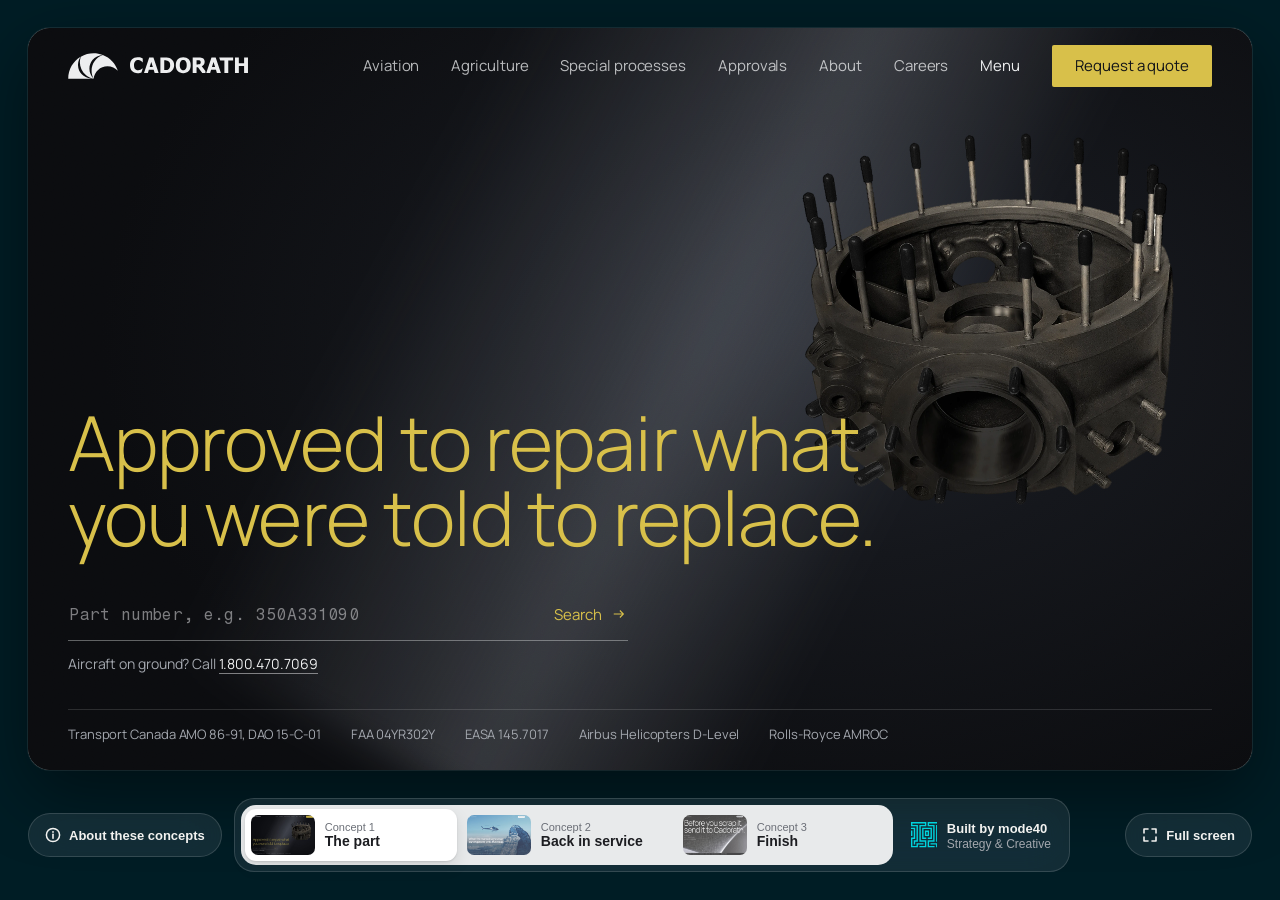
==== commit 4b690386: "mode40 navy surround, more padding, selector sits in its own band Co-Authored-By: Claude Opus 5.5 <n" ====
--- a/index.html
+++ b/index.html
@@ -7,16 +7,16 @@
 <title>Cadorath homepage concepts</title>
 <style>
   :root {
-    --bg: #0b0c0e;
-    --glass: rgba(20, 21, 24, 0.8);
+    --bg: #001D25; /* mode40 navy */
+    --glass: rgba(255, 255, 255, 0.07);
     --line: rgba(255, 255, 255, 0.14);
     --text: #f2f2f0;
     --muted: #a3a7ae;
     --ink: #1c1d21;
     --ink-2: #6b6f77;
-    --gap: 14px;
+    --gap: 28px;
     --radius: 22px;
-    --below: 84px;
+    --below: 132px; /* set from the controls' real height in JS */
     --font: -apple-system, BlinkMacSystemFont, "SF Pro Text", "Helvetica Neue", Arial, sans-serif;
   }
   * { box-sizing: border-box; margin: 0; }
@@ -27,7 +27,7 @@
   .frame {
     position: fixed; inset: var(--gap) var(--gap) var(--below) var(--gap);
     border-radius: var(--radius); overflow: hidden; background: #fff;
-    box-shadow: 0 0 0 1px var(--line);
+    box-shadow: 0 0 0 1px rgba(255, 255, 255, 0.08), 0 24px 70px rgba(0, 0, 0, 0.45);
     transition: inset .3s ease, border-radius .3s ease;
   }
   .frame iframe { display: block; width: 100%; height: 100%; border: 0; }
@@ -35,7 +35,7 @@
   /* bottom row: About on the left, concept selector in the middle, full screen on the right */
   .controls {
     position: fixed; z-index: 10; left: var(--gap); right: var(--gap);
-    bottom: calc(10px + env(safe-area-inset-bottom));
+    bottom: calc(var(--gap) + env(safe-area-inset-bottom));
     display: grid; grid-template-columns: 1fr auto 1fr; align-items: center; gap: 12px;
     pointer-events: none;
     transition: opacity .25s ease, transform .3s ease;
@@ -48,10 +48,9 @@
     font: 600 13px/1 var(--font); color: var(--text); text-decoration: none;
     background: var(--glass); border: 1px solid var(--line); border-radius: 999px;
     -webkit-backdrop-filter: blur(22px) saturate(150%); backdrop-filter: blur(22px) saturate(150%);
-    box-shadow: 0 10px 30px rgba(0, 0, 0, 0.3);
     transition: background-color .2s ease, border-color .2s ease;
   }
-  .pill:hover { background: rgba(40, 42, 47, 0.92); border-color: rgba(255, 255, 255, 0.28); }
+  .pill:hover { background: rgba(255, 255, 255, 0.14); border-color: rgba(255, 255, 255, 0.28); }
   .pill svg { flex: none; }
   .fs .i-close, body.is-full .fs .i-open { display: none; }
   body.is-full .fs .i-close { display: block; }
@@ -65,7 +64,6 @@
     padding: 6px 18px 6px 6px;
     background: var(--glass); border: 1px solid var(--line); border-radius: 20px;
     -webkit-backdrop-filter: blur(22px) saturate(150%); backdrop-filter: blur(22px) saturate(150%);
-    box-shadow: 0 18px 50px rgba(0, 0, 0, 0.35);
   }
 
   /* concept tabs: one light segmented control, three equal tabs */
@@ -94,6 +92,7 @@
 
   /* full screen: the box fills the window, everything but the toggle steps aside */
   body.is-full .frame { inset: 0; border-radius: 0; box-shadow: none; }
+  body.is-full .fs { background: rgba(0, 29, 37, 0.85); box-shadow: 0 10px 30px rgba(0, 0, 0, 0.35); }
   body.is-full .dock, body.is-full .about { opacity: 0; pointer-events: none; transform: translateY(12px); }
   .dock, .about { transition: opacity .25s ease, transform .3s ease; }
 
@@ -103,8 +102,8 @@
     .tabs { grid-template-columns: repeat(3, 184px); }
   }
   @media (max-width: 960px) {
-    :root { --gap: 8px; --radius: 16px; --below: 132px; }
-    .controls { grid-template-columns: auto 1fr auto; grid-template-areas: "dock dock dock" "about credit fs"; row-gap: 8px; bottom: calc(8px + env(safe-area-inset-bottom)); }
+    :root { --gap: 12px; --radius: 16px; }
+    .controls { grid-template-columns: auto 1fr auto; grid-template-areas: "dock dock dock" "about credit fs"; row-gap: 8px; bottom: calc(var(--gap) + env(safe-area-inset-bottom)); }
     .dock { grid-area: dock; padding: 4px; border-radius: 16px; }
     .about { grid-area: about; }
     .fs { grid-area: fs; }
@@ -189,6 +188,15 @@
     doc.body.appendChild(pad);
   });
 
+  const controls = document.querySelector('.controls');
+  function fitBand() {
+    const gap = parseFloat(getComputedStyle(document.documentElement).getPropertyValue('--gap')) || 28;
+    document.documentElement.style.setProperty('--below', (controls.offsetHeight + gap * 2) + 'px');
+  }
+  new ResizeObserver(fitBand).observe(controls);
+  addEventListener('resize', fitBand);
+  fitBand();
+
   // one toggle in one place: Full screen in, Exit full screen out
   function setFull(on) {
     document.body.classList.toggle('is-full', on);
